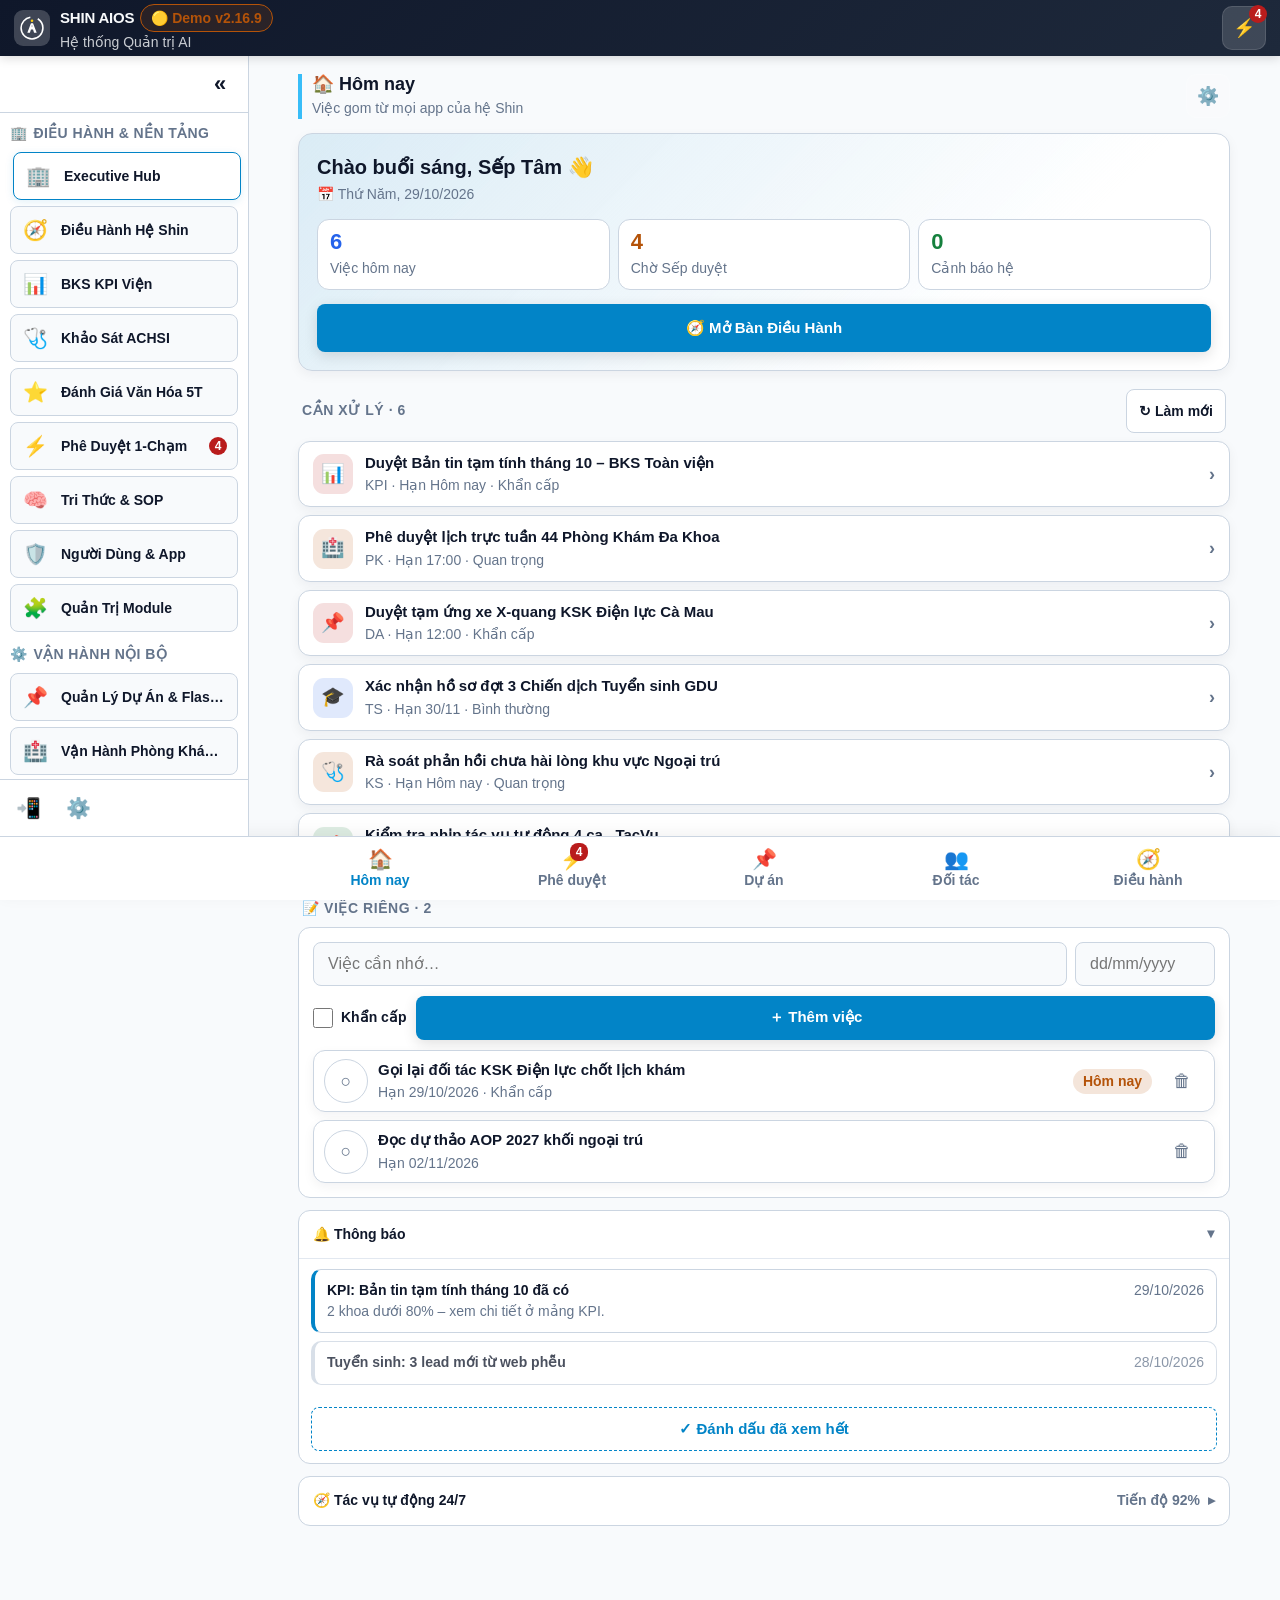
==== index.html @ d3e02a64 "test(v2.16.9): máy chủ giả phần 3 + kịch bản 7 luồng ghi – 214/214, sửa 4 lỗi mã thật - may_chu_gia:" ====
<!DOCTYPE html>
<html lang="vi" data-theme="light" data-palette="executive" data-cochu="vua">
<head>
  <meta charset="utf-8">
  <meta name="viewport" content="width=device-width, initial-scale=1, viewport-fit=cover">
  <meta name="description" content="SHIN AIOS v2 – Hệ thống điều hành hợp nhất đa module dành cho Doanh nghiệp & Y tế">
  <!-- Bảo mật (v2.5.5): chỉ được gọi mạng tới máy chủ v1 (Apps Script) – chặn đường gửi token ra nơi khác nếu có mã lạ chèn vào trang -->
  <meta http-equiv="Content-Security-Policy" content="default-src 'self'; script-src 'self' 'unsafe-inline'; style-src 'self' 'unsafe-inline'; img-src 'self' data: https://drive.google.com https://*.googleusercontent.com; font-src 'self' data:; connect-src 'self' https://script.google.com https://script.googleusercontent.com; manifest-src 'self'; worker-src 'self'; object-src 'none'; base-uri 'self'; form-action 'none'">
  <meta name="referrer" content="no-referrer">
  <meta name="theme-color" content="#0f172a">
  <!-- PWA: cài như ứng dụng trên Android, iPhone/iPad, Windows, macOS, Linux, ChromeOS -->
  <link rel="manifest" href="manifest.webmanifest">
  <meta name="mobile-web-app-capable" content="yes">
  <meta name="apple-mobile-web-app-capable" content="yes">
  <meta name="apple-mobile-web-app-title" content="SHIN">
  <meta name="apple-mobile-web-app-status-bar-style" content="black-translucent">
  <meta name="application-name" content="SHIN">
  <meta name="msapplication-TileColor" content="#0f172a">
  <meta name="msapplication-TileImage" content="assets/icon-192.png">
  <link rel="apple-touch-icon" href="assets/apple-touch-icon.png">
  <link rel="icon" type="image/png" sizes="32x32" href="assets/favicon-32.png">
  <title>SHIN AIOS v2 – Hệ Thống Hợp Nhất Đa Module</title>
  <link rel="icon" type="image/svg+xml" href="assets/icon.svg">
  <link rel="stylesheet" href="css/styles.css">
  <script>
    // Chống nhúng trang vào khung của web khác (clickjacking) – GitHub Pages không cho đặt header X-Frame-Options
    // v2.7.1: cho phép đúng Telegram Web (web.telegram.org) nhúng Mini App
    var nhungTG = false; try { var ao = location.ancestorOrigins; nhungTG = !!(ao && ao.length && Array.prototype.every.call(ao, function (o) { return /^https:\/\/web\.telegram\.org$/.test(o); })); } catch (e) {}
    if (window.top !== window.self && !nhungTG) { try { window.top.location = window.self.location.href; } catch (e) { document.documentElement.style.display = 'none'; } }
    // Chống chớp giao diện (Anti-Flicker Script)
    (function() {
      try {
        var t = localStorage.getItem('shin_theme');
        var p = localStorage.getItem('shin_palette');
        var c = localStorage.getItem('shin_cochu');
        var nb = localStorage.getItem('shin_navbar');
        if (t) document.documentElement.setAttribute('data-theme', t);
        if (p) document.documentElement.setAttribute('data-palette', p);
        if (c) document.documentElement.setAttribute('data-cochu', c);
        if (nb === '0') document.documentElement.classList.add('an-navbar');
      } catch (e) {}
    })();
  </script>
</head>
<body>
  <div id="thanhCho" aria-hidden="true"></div>

  <!-- Thanh Header Đỉnh Ghim (Sticky Topbar) -->
  <header class="topbar">
    <div style="display:flex; align-items:center; gap:8px; min-width:0;">
      <a href="#" class="topbar-brand" onclick="ShinApp.chuyenModule('hub'); return false;">
        <div class="topbar-logo">
          <svg viewBox="0 0 100 100" width="24" height="24">
            <circle cx="50" cy="50" r="42" fill="none" stroke="#fff" stroke-width="6" stroke-dasharray="190 30" />
            <path d="M 32 68 L 46 32 L 54 32 L 68 68 L 58 68 L 54 56 L 46 56 L 42 68 Z M 48 44 L 52 44 L 50 38 Z" fill="#fff" />
            <circle cx="50" cy="22" r="5" fill="#facc15" />
          </svg>
        </div>
        <div class="topbar-titles">
          <div style="display:flex; align-items:center; gap:6px;">
            <span class="topbar-title">SHIN AIOS</span>
            <!-- Thẻ trạng thái nhỏ gọn nằm ngay kế bên chữ SHIN AIOS -->
            <button class="header-status-pill demo" id="headerStatusPill" onclick="ShinApp.moCaiDat(); event.stopPropagation();" title="Bấm để quản lý kết nối Token">
              🟡 Demo <span class="pill-ban">v2.16.9</span>
            </button>
          </div>
          <div class="topbar-sub">Hệ thống Quản trị AI</div>
        </div>
      </a>
    </div>

    <!-- Phía bên phải gom lại chỉ còn DUY NHẤT 1 nút nhấn tia sét ⚡ -->
    <div class="topbar-actions">
      <button class="btn-icon" onclick="ShinApp.chuyenModule('pheduyet')" title="Hộp thư Phê duyệt 1-chạm" style="position:relative;">
        ⚡
        <span class="badge-count" id="countPendingApproval" style="position:absolute; top:-2px; right:-2px;">4</span>
      </button>
    </div>
  </header>

  <!-- Vùng Nội Dung Chính (Main Content Container) -->
  <main class="main-container" id="appContent" role="main">
    <!-- Được render linh hoạt theo Module đã chọn -->
  </main>

  <!-- Thanh Điều Hướng Đáy Ghim (Fixed Bottom Navigation) -->
  <nav class="bottom-nav" id="bottomNav" aria-label="Thanh điều hướng chính">
    <!-- Sinh động qua js/app.js -->
  </nav>

  <!-- Khung Chứa Toast Thông Báo Có Hoàn Tác 6s -->
  <div class="toast-container" id="toastContainer" aria-live="polite"></div>

  <!-- DECAGON DRAWER: THẬP DIỆN KIẾN TRÚC (10 MẢNG NGHIỆP VỤ) -->
  <!-- Tay nắm thanh trái cho máy màn nhỏ (≤ 360px): dải màu mép trái + mấu » -->
  <button class="rail-tay" id="railTay" aria-label="Mở danh mục nghiệp vụ (giữ và kéo để đổi chỗ)" aria-controls="decagonDrawer">
    <span class="rail-tay-mau" aria-hidden="true">»</span><span class="rail-tay-cham" id="railTayCham" hidden></span>
  </button>
  <div class="decagon-overlay" id="decagonOverlay" onclick="ShinApp.dongDecagonDrawer()"></div>
  <nav class="decagon-drawer" id="decagonDrawer" aria-label="Danh mục nghiệp vụ">
    <!-- Nút thu gọn / mở rộng (chỉ icon) -->
    <div class="rail-dau">
      <button class="rail-nut" id="nutRail" onclick="ShinApp.moDecagonDrawer()" title="Mở rộng danh mục" aria-label="Mở rộng danh mục" aria-controls="decagonDrawer" aria-expanded="false">
        <span class="rail-mui" aria-hidden="true">»</span>
      </button>
    </div>

    <div class="decagon-body" id="decagonBody">
      <!-- Sinh động qua js/app.js theo 3 cụm chuẩn Sếp duyệt -->
    </div>

    <!-- Cài đặt giao diện & token (chỉ icon) -->
    <div class="rail-chan">
      <button class="rail-nut" id="nutCaiApp" hidden onclick="ShinApp.caiUngDung()" title="Cài SHIN như ứng dụng" aria-label="Cài ứng dụng">📲</button>
      <button class="rail-nut" onclick="ShinApp.moCaiDat()" title="Cài đặt giao diện & kết nối" aria-label="Cài đặt">⚙️</button>
    </div>
  </nav>

  <!-- Modal Cài Đặt Giao Diện & Kết Nối Token -->
  <div class="modal-overlay" id="settingsModal" onclick="if (event.target === this) ShinApp.dongModal();">
    <div class="modal-sheet">
      <div class="modal-head">
        <div class="modal-title">⚙️ Cài Đặt & Giao Diện</div>
        <button class="btn-icon" style="background:transparent; border:none; color:var(--text);" onclick="ShinApp.dongModal()">✕</button>
      </div>

      <!-- Chế độ Hiển Thị (Sáng / Tối / Theo máy / Theo giờ) theo chỉ đạo của Sếp -->
      <div class="form-group" style="margin-bottom:18px;">
        <label class="form-label">CHẾ ĐỘ HIỂN THỊ (THEME MODE)</label>
        <div class="theme-mode-grid" id="themeModeGrid">
          <button class="theme-mode-btn" data-mode="light" onclick="ShinApp.chonThemeMode('light')">
            <span class="theme-mode-icon">☀️</span>
            <span class="theme-mode-text">Sáng</span>
          </button>
          <button class="theme-mode-btn" data-mode="dark" onclick="ShinApp.chonThemeMode('dark')">
            <span class="theme-mode-icon">🌙</span>
            <span class="theme-mode-text">Tối</span>
          </button>
          <button class="theme-mode-btn" data-mode="system" onclick="ShinApp.chonThemeMode('system')">
            <span class="theme-mode-icon">💻</span>
            <span class="theme-mode-text">Theo máy</span>
          </button>
          <button class="theme-mode-btn" data-mode="auto" onclick="ShinApp.chonThemeMode('auto')">
            <span class="theme-mode-icon">⏰</span>
            <span class="theme-mode-text">Theo giờ</span>
          </button>
        </div>
      </div>

      <!-- Chọn 8 Phong Cách -->
      <div class="form-group">
        <label class="form-label">8 PHONG CÁCH GIAO DIỆN (MA TRẬN MÀU SẮC)</label>
        <div class="palette-grid" id="paletteGrid">
          <!-- Sinh động qua js/app.js -->
        </div>
      </div>

      <!-- Kiểu thanh trái trên điện thoại (Sếp 30/10) -->
      <div class="form-group" id="khoiKieuRail" style="margin-top:18px;">
        <label class="form-label">THANH DANH MỤC TRÊN ĐIỆN THOẠI</label>
        <div class="kieu-rail-grid">
          <button class="theme-mode-btn" data-kieu="tu_dong" onclick="ShinApp.chonKieuRail('tu_dong')"><span class="theme-mode-icon">✨</span><span class="theme-mode-text">Tự động</span></button>
          <button class="theme-mode-btn" data-kieu="icon" onclick="ShinApp.chonKieuRail('icon')"><span class="theme-mode-icon">▥</span><span class="theme-mode-text">Hàng icon</span></button>
          <button class="theme-mode-btn" data-kieu="mep" onclick="ShinApp.chonKieuRail('mep')"><span class="theme-mode-icon">⟫</span><span class="theme-mode-text">Mép trái</span></button>
        </div>
        <p class="chu-phu" style="margin-top:6px;">Mép trái: rộng nội dung nhất – chạm hoặc vuốt mấu » để mở, giữ và kéo mấu lên / xuống để đặt chỗ vừa ngón cái. Mặc định: Mép trái. Tự động: máy ≤ 360px dùng mép trái, máy lớn hơn dùng hàng icon.</p>
      </div>

      <!-- Bật / Tắt Thanh Điều Hướng Đáy (Nav Bar) theo chỉ đạo của Sếp -->

      <div class="form-group" style="margin-top:18px; border-top:1px dashed var(--border); padding-top:16px;">

        <div style="display:flex; justify-content:space-between; align-items:center;">

          <div>

            <label class="form-label" style="margin-bottom:2px;">THANH ĐIỀU HƯỚNG ĐÁY (NAV BAR)</label>

            <p class="chu-phu" style="margin-top:0;">Bật hoặc tắt thanh 5 nút cố định ở chân màn hình để mở rộng tối đa không gian xem.</p>

          </div>

          <label class="cong-tac" title="Bật / Tắt thanh điều hướng đáy">

            <input type="checkbox" id="chkNavBar" onchange="ShinApp.batTatNavBar(this.checked)" checked>

            <span class="cong-tac-nen"></span>

          </label>

        </div>

      </div>



      <!-- Cài như ứng dụng (PWA) -->
      <div class="form-group" id="khoiCaiApp" style="margin-top:20px; border-top:1px dashed var(--border); padding-top:16px;">
        <label class="form-label">📲 CÀI SHIN NHƯ ỨNG DỤNG</label>
        <p class="chu-phu" id="huongDanCai">Cài lên màn hình chính / thanh tác vụ để mở nhanh như app, toàn màn hình, không thanh địa chỉ.</p>
        <button class="btn-primary" id="nutCaiApp2" style="width:100%;" onclick="ShinApp.caiUngDung()">📲 Cài ứng dụng</button>
      </div>

      <!-- Kết nối dữ liệu thật – token KHÔNG bao giờ hiện lại trên màn (v2.5.5) -->
      <div class="form-group" style="margin-top:20px; border-top:1px dashed var(--border); padding-top:16px;">
        <label class="form-label" for="tokenInput">🔑 KẾT NỐI DỮ LIỆU THẬT</label>
        <div class="tt-token" id="ttToken"></div>
        <input type="password" id="tokenInput" class="form-input" placeholder="Dán token / link đăng nhập Hub…" autocomplete="off" autocapitalize="off" autocorrect="off" spellcheck="false" inputmode="text">
        <p class="chu-phu" style="margin-top:6px;">Token được ẩn ngay khi dán và không hiện lại. Không gửi token / link đăng nhập cho người khác – ai có token là vào được dưới tên anh/chị.</p>
        <div class="hang-nut">
          <button class="btn-primary" onclick="ShinApp.luuCaiDatToken()">Lưu kết nối</button>
          <button class="btn-secondary nut-do" id="nutDangXuat" onclick="ShinApp.dangXuat()">Đăng xuất</button>
        </div>
      </div>
    </div>
  </div>

  <!-- Scripts: Nạp Dữ Liệu Demo, Tầng API và Toàn Bộ 10 Mảng Module -->
  <script src="js/demo_data.js"></script>
  <script src="js/api.js"></script>
  <!-- Các Module Nghiệp Vụ -->
  <script src="js/modules/hub.js"></script>
  <script src="js/modules/dieuhanh.js"></script>
  <script src="js/modules/kpi.js"></script>
  <script src="js/modules/khaosat.js"></script>
  <script src="js/modules/ks_nhapho.js"></script>
  <script src="js/modules/ks_qr.js"></script>
  <script src="js/modules/danhgia5t.js"></script>
  <script src="js/modules/crm.js"></script>
  <script src="js/modules/tuyensinh.js"></script>
  <script src="js/modules/phongkham.js"></script>
  <script src="js/modules/ptkh.js"></script>
  <script src="js/modules/duan.js"></script>
  <script src="js/modules/congviec.js"></script>
  <script src="js/modules/pheduyet.js"></script>
  <script src="js/modules/trithuc.js"></script>
  <script src="js/vietqr.js"></script>
  <script src="js/modules/taichinh.js"></script>
  <script src="js/modules/mau_lms.js"></script>
  <script src="js/modules/mau_marketing.js"></script>
  <script src="js/modules/pheu_lanbien.js"></script>
  <script src="js/modules/marketing.js"></script>
  <script src="js/modules/quantri.js"></script>
  <script src="js/modules/caidat_module.js"></script>
  <!-- Bộ Não Ứng Dụng Trung Tâm -->
  <script src="js/app.js"></script>
</body>
</html>
---- css/styles.css ----
/* ==========================================================================
   SHIN v2 – KIẾN TRÚC GIAO DIỆN HỢP NHẤT TOÀN HỆ (DESIGN SYSTEM 8 STYLES)
   Tuân thủ nghiêm ngặt PHONG_CACH_APP_SHIN.md (Đã duyệt 29/10/2026)
   - Ghim Header đỉnh + Nav đáy bất biến
   - Cấm cuộn ngang tuyệt đối
   - Vùng bấm chuẩn công thái học >= 44px
   - Hero card (<= 3 số + 1 nút chính)
   - Hoàn tác 6s thay cho hộp xác nhận
   ========================================================================== */

:root {
  --font-scale: 1;
  --safe-bottom: env(safe-area-inset-bottom, 0px);
  --header-height: 56px;
  --nav-height: 64px;
}

[data-cochu="lon"] { --font-scale: 1.1; }
[data-cochu="ratlon"] { --font-scale: 1.2; }

* {
  box-sizing: border-box;
  -webkit-tap-highlight-color: transparent;
  margin: 0;
  padding: 0;
}

body {
  font-family: -apple-system, BlinkMacSystemFont, 'Segoe UI', Roboto, Helvetica, Arial, sans-serif;
  font-size: calc(15px * var(--font-scale));
  line-height: 1.5;
  background-color: var(--bg);
  color: var(--text);
  overflow-x: hidden;
  min-height: 100vh;
  padding-bottom: calc(var(--nav-height) + var(--safe-bottom) + 24px);
  transition: background-color 0.2s ease, color 0.2s ease;
}

/* ==========================================================================
   1. MA TRẬN 8 PHONG CÁCH GIAO DIỆN (PALETTES)
   ========================================================================== */

/* 1. Hoàng Kim & Hổ Phách (PTKH & Hành chính) */
:root, [data-palette="gold"] {
  --primary: #dc2626;
  --primary-hover: #b91c1c;
  --primary-soft: rgba(212, 160, 23, 0.15);
  --accent: #d4a017;
  --accent-soft: rgba(212, 160, 23, 0.15);
  --on-primary: #ffffff;
  --bg: #f4f5f7;
  --card: #ffffff;
  --border: #e5e7eb;
  --border-soft: #f1f2f4;
  --text: #1f2937;
  --text-muted: #4b5563; /* gold sáng: 4.32 ➜ ≥ 7:1 (agy 15/11) */
  --sidebar-bg: linear-gradient(165deg, #f0cf5e 0%, #d4a017 55%, #a97e10 100%);
  --sidebar-text: #3a2a06;
  --sidebar-text-muted: rgba(58, 42, 6, 0.7);
  --sidebar-border: rgba(0, 0, 0, 0.1);
  --card-radius: 14px;
  --hero-radius: 18px;
  --btn-radius: 10px;
  --shadow: 0 2px 10px rgba(0, 0, 0, 0.04);
}
[data-theme="dark"], [data-theme="dark"][data-palette="gold"] {
  --primary: #ef4444;
  --primary-hover: #dc2626;
  --primary-soft: rgba(245, 158, 11, 0.18);
  --accent: #f59e0b;
  --accent-soft: rgba(245, 158, 11, 0.18);
  --on-primary: #161822;
  --bg: #0c0d12;
  --card: #161822;
  --border: #25293a;
  --border-soft: #1d212f;
  --text: #f8fafc;
  --text-muted: #94a3b8;
  --sidebar-bg: linear-gradient(180deg, #181b27 0%, #0d0f17 100%);
  --sidebar-text: #f8fafc;
  --sidebar-text-muted: #94a3b8;
  --sidebar-border: rgba(245, 158, 11, 0.25);
  --shadow: none;
}

/* 2. Executive Hub (Hub & Bàn làm việc Sếp) */
[data-palette="executive"] {
  --primary: #0284c7;
  --primary-hover: #0369a1;
  --primary-soft: rgba(2, 132, 199, 0.12);
  --accent: #38bdf8;
  --accent-soft: rgba(56, 189, 248, 0.12);
  --on-primary: #ffffff;
  --bg: #f8fafc;
  --card: #ffffff;
  --border: #cbd5e1;
  --border-soft: #e2e8f0;
  --text: #0f172a;
  --text-muted: #64748b;
  --sidebar-bg: linear-gradient(135deg, #0f172a 0%, #1e293b 100%);
  --sidebar-text: #f8fafc;
  --sidebar-text-muted: #94a3b8;
  --sidebar-border: rgba(255, 255, 255, 0.12);
  --card-radius: 12px;
  --hero-radius: 14px;
  --btn-radius: 8px;
  --shadow: 0 4px 12px rgba(15, 23, 42, 0.05);
}
[data-theme="dark"][data-palette="executive"] {
  --primary: #38bdf8;
  --primary-hover: #0284c7;
  --primary-soft: rgba(56, 189, 248, 0.16);
  --accent: #7dd3fc;
  --accent-soft: rgba(125, 211, 252, 0.16);
  --on-primary: #0f172a;
  --bg: #050811;
  --card: #0e1526;
  --border: #1e293b;
  --border-soft: #162033;
  --text: #f8fafc;
  --text-muted: #94a3b8;
  --sidebar-bg: #080d1a;
  --sidebar-text: #f8fafc;
  --sidebar-text-muted: #64748b;
  --sidebar-border: rgba(56, 189, 248, 0.2);
  --shadow: none;
}

/* 3. Clinical Precision (Y tế, Khảo sát - WCAG AAA Teal 700) */
[data-palette="clinical"] {
  --primary: #0f766e;
  --primary-hover: #115e59;
  --primary-soft: rgba(15, 118, 110, 0.12);
  --accent: #0d9488;
  --accent-soft: rgba(13, 148, 136, 0.15);
  --on-primary: #ffffff;
  --bg: #f8fafc;
  --card: #ffffff;
  --border: #b2eae2;
  --border-soft: #e6f7f4;
  --text: #042f2e;
  --text-muted: #335c57; /* 6.8:1 WCAG AAA */
  --sidebar-bg: linear-gradient(135deg, #115e59 0%, #042f2e 100%);
  --sidebar-text: #f0fdfa;
  --sidebar-text-muted: #ccfbf1;
  --sidebar-border: rgba(204, 251, 241, 0.25);
  --card-radius: 16px;
  --hero-radius: 20px;
  --btn-radius: 12px;
  --shadow: 0 4px 14px rgba(15, 118, 110, 0.08);
}
[data-theme="dark"][data-palette="clinical"] {
  --primary: #2dd4bf;
  --primary-hover: #14b8a6;
  --primary-soft: rgba(45, 212, 191, 0.18);
  --accent: #5eead4;
  --accent-soft: rgba(94, 234, 212, 0.18);
  --on-primary: #042f2e;
  --bg: #031313;
  --card: #092020;
  --border: #134e4a;
  --border-soft: #0a2d2c;
  --text: #f0fdfa;
  --text-muted: #99f6e4;
  --sidebar-bg: #031414;
  --sidebar-text: #f0fdfa;
  --sidebar-text-muted: #5eead4;
  --sidebar-border: rgba(45, 212, 191, 0.25);
  --shadow: none;
}

/* 4. Fintech Growth (Tuyển sinh & Bán hàng) */
[data-palette="growth"] {
  --primary: #7c3aed;
  --primary-hover: #6d28d9;
  --primary-soft: rgba(124, 58, 237, 0.12);
  --accent: #f97316;
  --accent-soft: rgba(249, 115, 22, 0.12);
  --on-primary: #ffffff;
  --bg: #faf5ff;
  --card: #ffffff;
  --border: #f3e8ff;
  --border-soft: #faf5ff;
  --text: #3b0764;
  --text-muted: #7e22ce;
  --sidebar-bg: linear-gradient(135deg, #6b21a8 0%, #3b0764 100%);
  --sidebar-text: #ffffff;
  --sidebar-text-muted: #e9d5ff;
  --sidebar-border: rgba(255, 255, 255, 0.15);
  --card-radius: 18px;
  --hero-radius: 22px;
  --btn-radius: 12px;
  --shadow: 0 6px 18px rgba(124, 58, 237, 0.08);
}
[data-theme="dark"][data-palette="growth"] {
  --primary: #a855f7;
  --primary-hover: #9333ea;
  --primary-soft: rgba(168, 85, 247, 0.2);
  --accent: #fb923c;
  --accent-soft: rgba(251, 146, 60, 0.2);
  --on-primary: #2e1065;
  --bg: #0e0517;
  --card: #1c0d2e;
  --border: #3b1763;
  --border-soft: #240b3f;
  --text: #faf5ff;
  --text-muted: #d8b4fe;
  --sidebar-bg: #120422;
  --sidebar-text: #faf5ff;
  --sidebar-text-muted: #c084fc;
  --sidebar-border: rgba(168, 85, 247, 0.25);
  --shadow: none;
}

/* 5. Nordic Minimalist (Kho tri thức & SOP) */
[data-palette="nordic"] {
  --primary: #475569;
  --primary-hover: #334155;
  --primary-soft: rgba(71, 85, 105, 0.12);
  --accent: #0ea5e9;
  --accent-soft: rgba(14, 165, 233, 0.12);
  --on-primary: #ffffff;
  --bg: #f8fafc;
  --card: #ffffff;
  --border: #e2e8f0;
  --border-soft: #f1f5f9;
  --text: #0f172a;
  --text-muted: #64748b;
  --sidebar-bg: linear-gradient(135deg, #334155 0%, #1e293b 100%);
  --sidebar-text: #f8fafc;
  --sidebar-text-muted: #cbd5e1;
  --sidebar-border: rgba(255, 255, 255, 0.1);
  --card-radius: 10px;
  --hero-radius: 14px;
  --btn-radius: 8px;
  --shadow: 0 2px 8px rgba(0, 0, 0, 0.04);
}
[data-theme="dark"][data-palette="nordic"] {
  --primary: #94a3b8;
  --primary-hover: #cbd5e1;
  --primary-soft: rgba(148, 163, 184, 0.15);
  --accent: #38bdf8;
  --accent-soft: rgba(56, 189, 248, 0.15);
  --on-primary: #0f172a;
  --bg: #090d16;
  --card: #111827;
  --border: #1e293b;
  --border-soft: #162032;
  --text: #f1f5f9;
  --text-muted: #94a3b8;
  --sidebar-bg: #0a0e17;
  --sidebar-text: #f1f5f9;
  --sidebar-text-muted: #94a3b8;
  --sidebar-border: rgba(148, 163, 184, 0.2);
  --shadow: none;
}

/* 6. Cyber Terminal (Giám sát Logs tác vụ) */
[data-palette="cyber"] {
  --primary: #10b981;
  --primary-hover: #059669;
  --primary-soft: rgba(16, 185, 129, 0.14);
  --accent: #06b6d4;
  --accent-soft: rgba(6, 182, 212, 0.14);
  --on-primary: #022c22;
  --bg: #04090b;
  --card: #081418;
  --border: #10383b;
  --border-soft: #0c2528;
  --text: #ecfdf5;
  --text-muted: #6ee7b7;
  --sidebar-bg: #020608;
  --sidebar-text: #10b981;
  --sidebar-text-muted: #059669;
  --sidebar-border: rgba(16, 185, 129, 0.3);
  --card-radius: 8px;
  --hero-radius: 10px;
  --btn-radius: 6px;
  --shadow: 0 0 15px rgba(16, 185, 129, 0.1);
}

/* 7. Crimson Authority (Ban Kiểm Soát & Kỷ luật) */
[data-palette="crimson"] {
  --primary: #991b1b;
  --primary-hover: #7f1d1d;
  --primary-soft: rgba(153, 27, 27, 0.14);
  --accent: #ea580c;
  --accent-soft: rgba(234, 88, 12, 0.14);
  --on-primary: #ffffff;
  --bg: #fff1f2;
  --card: #ffffff;
  --border: #fecdd3;
  --border-soft: #ffe4e6;
  --text: #4c0519;
  --text-muted: #9f1239;
  --sidebar-bg: linear-gradient(135deg, #881337 0%, #4c0519 100%);
  --sidebar-text: #ffffff;
  --sidebar-text-muted: #fecdd3;
  --sidebar-border: rgba(255, 255, 255, 0.15);
  --card-radius: 12px;
  --hero-radius: 16px;
  --btn-radius: 8px;
  --shadow: 0 4px 12px rgba(153, 27, 27, 0.08);
}
[data-theme="dark"][data-palette="crimson"] {
  --primary: #f87171;
  --primary-hover: #ef4444;
  --primary-soft: rgba(248, 113, 113, 0.2);
  --accent: #fb923c;
  --accent-soft: rgba(251, 146, 60, 0.2);
  --on-primary: #450a0a;
  --bg: #110507;
  --card: #1f0a0e;
  --border: #4c0d18;
  --border-soft: #2e0910;
  --text: #ffe4e6;
  --text-muted: #fda4af;
  --sidebar-bg: #140407;
  --sidebar-text: #ffe4e6;
  --sidebar-text-muted: #fb7185;
  --sidebar-border: rgba(248, 113, 113, 0.25);
  --shadow: none;
}

/* 8. Mocha Warmth (Nhân sự & Lịch trực) */
[data-palette="mocha"] {
  --primary: #854d0e;
  --primary-hover: #713f12;
  --primary-soft: rgba(133, 77, 14, 0.14);
  --accent: #ca8a04;
  --accent-soft: rgba(202, 138, 4, 0.14);
  --on-primary: #ffffff;
  --bg: #fefce8;
  --card: #ffffff;
  --border: #fef08a;
  --border-soft: #fef9c3;
  --text: #422006;
  --text-muted: #854d0e;
  --sidebar-bg: linear-gradient(135deg, #713f12 0%, #422006 100%);
  --sidebar-text: #ffffff;
  --sidebar-text-muted: #fef08a;
  --sidebar-border: rgba(255, 255, 255, 0.15);
  --card-radius: 14px;
  --hero-radius: 18px;
  --btn-radius: 10px;
  --shadow: 0 4px 12px rgba(113, 63, 18, 0.08);
}
[data-theme="dark"][data-palette="mocha"] {
  --primary: #facc15;
  --primary-hover: #eab308;
  --primary-soft: rgba(250, 204, 21, 0.2);
  --accent: #fde047;
  --accent-soft: rgba(253, 224, 71, 0.2);
  --on-primary: #422006;
  --bg: #120e03;
  --card: #211907;
  --border: #3d300b;
  --border-soft: #291f06;
  --text: #fefce8;
  --text-muted: #fef08a;
  --sidebar-bg: #140f03;
  --sidebar-text: #fefce8;
  --sidebar-text-muted: #facc15;
  --sidebar-border: rgba(250, 204, 21, 0.25);
  --shadow: none;
}

/* Biến màu ngữ nghĩa chuẩn hóa */
:root {
  --c-gray: #6b7280; --c-gray-soft: rgba(107, 114, 128, 0.14);
  --c-blue: #2563eb; --c-blue-soft: rgba(37, 99, 235, 0.14);
  --c-yellow: #b45309; --c-yellow-soft: rgba(180, 83, 9, 0.15);
  --c-green: #15803d; --c-green-soft: rgba(21, 128, 61, 0.15);
  --c-red: #b91c1c; --c-red-soft: rgba(185, 28, 28, 0.14);
  --c-sky: #0369a1; --c-sky-soft: rgba(3, 105, 161, 0.18);
  --c-teal: #115e59; --c-teal-soft: rgba(15, 118, 110, 0.15);
  --c-amber: #92400e; --c-amber-soft: rgba(180, 83, 9, 0.15);
  --c-purple: #7c3aed; --c-purple-soft: rgba(124, 58, 237, 0.15);
}
[data-theme="dark"], [data-palette="cyber"] {
  --c-gray: #9ca3af; --c-gray-soft: rgba(156, 163, 175, 0.18);
  --c-blue: #60a5fa; --c-blue-soft: rgba(96, 165, 250, 0.2);
  --c-yellow: #f59e0b; --c-yellow-soft: rgba(245, 158, 11, 0.2);
  --c-green: #4ade80; --c-green-soft: rgba(74, 222, 128, 0.2);
  --c-red: #f87171; --c-red-soft: rgba(248, 113, 113, 0.2);
  --c-sky: #38bdf8; --c-sky-soft: rgba(56, 189, 248, 0.25);
  --c-teal: #2dd4bf; --c-teal-soft: rgba(45, 212, 191, 0.2);
  --c-amber: #fbbf24; --c-amber-soft: rgba(251, 191, 36, 0.2);
  --c-purple: #a78bfa; --c-purple-soft: rgba(167, 139, 250, 0.2);
}

/* ==========================================================================
   2. THANH HEADER ĐỈNH GHIM (STICKY TOPBAR)
   ========================================================================== */
.topbar {
  position: sticky;
  top: 0;
  left: 0;
  right: 0;
  height: var(--header-height);
  background: var(--sidebar-bg);
  color: var(--sidebar-text);
  z-index: 100;
  display: flex;
  align-items: center;
  justify-content: space-between;
  padding: 0 14px;
  box-shadow: 0 2px 10px rgba(0, 0, 0, 0.15);
}

.topbar-brand {
  display: flex;
  align-items: center;
  gap: 10px;
  cursor: pointer;
  text-decoration: none;
  color: inherit;
}

.topbar-logo {
  width: 36px;
  height: 36px;
  border-radius: 9px;
  display: flex;
  align-items: center;
  justify-content: center;
  background: rgba(255, 255, 255, 0.2);
  backdrop-filter: blur(4px);
  overflow: hidden;
}
.topbar-logo svg {
  width: 26px;
  height: 26px;
}

.topbar-titles {
  display: flex;
  flex-direction: column;
}

.topbar-title {
  font-size: calc(15px * var(--font-scale));
  font-weight: 800;
  letter-spacing: -0.2px;
  line-height: 1.2;
}

.topbar-sub {
  font-size: calc(14px * var(--font-scale));
  opacity: 0.8;
  white-space: nowrap;
}

.topbar-actions {
  display: flex;
  align-items: center;
  gap: 6px;
}

.btn-icon {
  width: 44px;
  min-width: 44px;
  height: 44px;
  flex-shrink: 0;
  border-radius: 10px;
  background: rgba(255, 255, 255, 0.15);
  border: 1px solid var(--sidebar-border);
  color: inherit;
  display: inline-flex;
  align-items: center;
  justify-content: center;
  cursor: pointer;
  font-size: 18px;
  position: relative;
  transition: transform 0.1s, background-color 0.15s;
}
.btn-icon:active {
  transform: scale(0.94);
}
.btn-icon:hover {
  background: rgba(255, 255, 255, 0.25);
}

.badge-dot {
  position: absolute;
  top: 8px;
  right: 8px;
  width: 9px;
  height: 9px;
  background-color: var(--c-red);
  border: 2px solid var(--sidebar-bg);
  border-radius: 50%;
}

/* ==========================================================================
   3. THANH ĐIỀU HƯỚNG ĐÁY GHIM (FIXED BOTTOM NAV)
   ========================================================================== */
.bottom-nav {
  position: fixed;
  bottom: 0;
  left: 0;
  right: 0;
  height: calc(var(--nav-height) + var(--safe-bottom));
  padding-bottom: var(--safe-bottom);
  background: var(--card);
  border-top: 1px solid var(--border);
  display: flex;
  align-items: center;
  justify-content: space-around;
  z-index: 95;
  box-shadow: 0 -4px 16px rgba(0, 0, 0, 0.05);
}

.nav-item {
  flex: 1;
  display: flex;
  flex-direction: column;
  align-items: center;
  justify-content: center;
  gap: 3px;
  height: 100%;
  text-decoration: none;
  color: var(--text-muted);
  cursor: pointer;
  background: transparent;
  border: none;
  font-family: inherit;
  font-size: calc(11px * var(--font-scale));
  font-weight: 600;
  position: relative;
  transition: color 0.15s;
}
.nav-item.active {
  color: var(--primary);
  font-weight: 800;
}
.nav-icon {
  font-size: 20px;
  line-height: 1;
}
.nav-badge {
  position: absolute;
  top: 6px;
  right: calc(50% - 16px);
  min-width: 16px;
  height: 16px;
  padding: 0 4px;
  background: var(--c-red);
  color: #fff;
  border-radius: 8px;
  font-size: 10px;
  font-weight: 700;
  display: flex;
  align-items: center;
  justify-content: center;
}

/* ==========================================================================
   4. BỘ CHỌN MODULE CHÍNH (APP SELECTOR PILL)
   ========================================================================== */
.module-bar {
  background: var(--card);
  border-bottom: 1px solid var(--border);
  padding: 8px 14px;
  display: flex;
  align-items: center;
  gap: 8px;
  overflow-x: auto;
  scrollbar-width: none;
}
.module-bar::-webkit-scrollbar { display: none; }

.module-chip {
  display: inline-flex;
  align-items: center;
  gap: 6px;
  padding: 8px 14px;
  min-height: 44px;
  border-radius: 999px;
  background: var(--bg);
  border: 1px solid var(--border);
  color: var(--text);
  font-size: calc(13px * var(--font-scale));
  font-weight: 700;
  cursor: pointer;
  white-space: nowrap;
  transition: all 0.15s;
}
.module-chip:hover {
  border-color: var(--primary);
}
.module-chip.active {
  background: var(--primary);
  color: var(--on-primary);
  border-color: var(--primary);
  box-shadow: 0 2px 8px rgba(0, 0, 0, 0.15);
}

/* Dải trạng thái kết nối */
.status-banner {
  padding: 6px 14px;
  font-size: calc(12px * var(--font-scale));
  font-weight: 600;
  display: flex;
  align-items: center;
  justify-content: space-between;
  gap: 8px;
  background: var(--border-soft);
  color: var(--text-muted);
  border-bottom: 1px solid var(--border);
}
.status-pill {
  display: inline-flex;
  align-items: center;
  gap: 6px;
  padding: 2px 8px;
  border-radius: 999px;
  font-size: 11px;
  font-weight: 700;
}
.status-pill.live {
  background: var(--c-green-soft);
  color: var(--c-green);
}
.status-pill.demo {
  background: var(--c-yellow-soft);
  color: var(--c-yellow);
}

/* ==========================================================================
   5. BỐ CỤC NỘI DUNG CHÍNH (MAIN WRAPPER)
   ========================================================================== */
.main-container {
  width: 100%;
  max-width: 720px;
  margin: 0 auto;
  padding: 14px 14px 30px;
}
@media (min-width: 1024px) {
  .main-container {
    max-width: 1080px;
  }
}

/* Tab header */
.page-header {
  margin: 4px 0 14px;
  padding-left: 10px;
  border-left: 4px solid var(--accent);
  display: flex;
  align-items: center;
  justify-content: space-between;
}
.page-title {
  font-size: calc(18px * var(--font-scale));
  font-weight: 800;
  color: var(--text);
  line-height: 1.2;
}
.page-sub {
  font-size: calc(14px * var(--font-scale));
  color: var(--text-muted);
  margin-top: 2px;
}

/* ==========================================================================
   6. HERO CARD TIÊU CHUẨN
   ========================================================================== */
.hn-hero {
  background: linear-gradient(135deg, var(--primary-soft) 0%, var(--card) 75%);
  border: 1px solid var(--border);
  border-radius: var(--hero-radius);
  padding: 18px;
  margin-bottom: 16px;
  box-shadow: var(--shadow);
  display: flex;
  flex-direction: column;
  gap: 14px;
}
.hero-head {
  display: flex;
  align-items: flex-start;
  justify-content: space-between;
}
.hero-greet {
  font-size: calc(20px * var(--font-scale));
  font-weight: 800;
  color: var(--text);
  margin-bottom: 2px;
}
.hero-date {
  font-size: calc(14px * var(--font-scale));
  color: var(--text-muted);
}

/* Lưới 3 ô số tiêu chuẩn */
.tq-3so {
  display: grid;
  grid-template-columns: repeat(3, minmax(0, 1fr));
  gap: 8px;
}
.tq-o {
  background: var(--card);
  border: 1px solid var(--border);
  border-radius: var(--card-radius);
  padding: 10px 12px;
  min-height: 64px;
  display: flex;
  flex-direction: column;
  justify-content: center;
  cursor: pointer;
  transition: transform 0.1s, border-color 0.15s;
}
.tq-o:hover {
  border-color: var(--primary);
}
.tq-o:active {
  transform: scale(0.97);
}
.tq-so {
  font-size: calc(22px * var(--font-scale));
  font-weight: 800;
  line-height: 1.1;
}
.tq-nhan {
  font-size: calc(14px * var(--font-scale));
  color: var(--text-muted);
  margin-top: 4px;
  overflow-wrap: anywhere;
  overflow: hidden;
  text-overflow: ellipsis;
}

/* Nút chính trong Hero */
.btn-primary {
  width: 100%;
  min-height: 48px;
  border-radius: var(--btn-radius);
  background: var(--primary);
  color: var(--on-primary);
  border: none;
  font-family: inherit;
  font-size: calc(15px * var(--font-scale));
  font-weight: 800;
  display: inline-flex;
  align-items: center;
  justify-content: center;
  gap: 8px;
  cursor: pointer;
  box-shadow: 0 4px 14px rgba(0, 0, 0, 0.12);
  transition: transform 0.1s, background-color 0.15s;
}
.btn-primary:active {
  transform: scale(0.98);
}
.btn-primary:hover {
  background: var(--primary-hover);
}

.btn-secondary {
  min-height: 44px;
  padding: 0 16px;
  border-radius: var(--btn-radius);
  background: var(--card);
  color: var(--text);
  border: 1px solid var(--border);
  font-family: inherit;
  font-size: calc(14px * var(--font-scale));
  font-weight: 700;
  display: inline-flex;
  align-items: center;
  justify-content: center;
  gap: 6px;
  cursor: pointer;
  transition: all 0.15s;
}
.btn-secondary:hover {
  border-color: var(--primary);
  color: var(--primary);
}

/* ==========================================================================
   7. DANH SÁCH DÒNG hn-dong
   ========================================================================== */
.section-title {
  font-size: calc(13px * var(--font-scale));
  font-weight: 800;
  color: var(--text-muted);
  text-transform: uppercase;
  letter-spacing: 0.5px;
  margin: 20px 4px 10px;
  display: flex;
  align-items: center;
  justify-content: space-between;
}

.hn-list {
  display: flex;
  flex-direction: column;
  gap: 8px;
}

.hn-dong {
  width: 100%;
  min-height: 60px;
  background: var(--card);
  border: 1px solid var(--border);
  border-radius: var(--card-radius);
  padding: 10px 14px;
  display: flex;
  align-items: center;
  gap: 12px;
  cursor: pointer;
  text-decoration: none;
  color: inherit;
  box-shadow: var(--shadow);
  transition: transform 0.1s, border-color 0.15s;
}
.hn-dong:hover {
  border-color: var(--primary);
}
.hn-dong:active {
  transform: scale(0.99);
}

.dong-icon {
  width: 40px;
  height: 40px;
  min-width: 40px;
  border-radius: 11px;
  background: var(--primary-soft);
  color: var(--primary);
  display: flex;
  align-items: center;
  justify-content: center;
  font-size: 19px;
}

.dong-content {
  flex: 1;
  min-width: 0;
  display: flex;
  flex-direction: column;
}
.dong-title {
  font-size: calc(15px * var(--font-scale));
  font-weight: 700;
  color: var(--text);
  white-space: nowrap;
  overflow: hidden;
  text-overflow: ellipsis;
}
.dong-sub {
  font-size: calc(14px * var(--font-scale));
  color: var(--text-muted);
  white-space: nowrap;
  overflow: hidden;
  text-overflow: ellipsis;
  margin-top: 1px;
}

.dong-meta {
  display: flex;
  align-items: center;
  gap: 8px;
  text-align: right;
}
.dong-so {
  font-size: calc(20px * var(--font-scale));
  font-weight: 800;
  line-height: 1;
}
.dong-arrow {
  color: var(--text-muted);
  font-size: 18px;
  font-weight: 700;
}

/* Thẻ tổng quát */
.card {
  background: var(--card);
  border: 1px solid var(--border);
  border-radius: var(--card-radius);
  padding: 16px;
  margin-bottom: 14px;
  box-shadow: var(--shadow);
}
.card-header {
  display: flex;
  align-items: center;
  justify-content: space-between;
  margin-bottom: 12px;
}
.card-title {
  font-size: calc(15px * var(--font-scale));
  font-weight: 800;
  color: var(--text);
}

/* ==========================================================================
   8. BẢNG MODAL CHỌN GIAO DIỆN & CÀI ĐẶT
   ========================================================================== */
.modal-overlay {
  position: fixed;
  inset: 0;
  background: rgba(0, 0, 0, 0.6);
  backdrop-filter: blur(4px);
  z-index: 200;
  display: flex;
  align-items: flex-end;
  justify-content: center;
  opacity: 0;
  pointer-events: none;
  transition: opacity 0.2s ease;
}
.modal-overlay.open {
  opacity: 1;
  pointer-events: auto;
}

.modal-sheet {
  width: 100%;
  max-width: 600px;
  max-height: 85vh;
  background: var(--card);
  border-radius: 20px 20px 0 0;
  padding: 20px;
  overflow-y: auto;
  transform: translateY(100%);
  transition: transform 0.25s cubic-bezier(0.16, 1, 0.3, 1);
}
.modal-overlay.open .modal-sheet {
  transform: translateY(0);
}

.modal-head {
  display: flex;
  align-items: center;
  justify-content: space-between;
  margin-bottom: 16px;
}
.modal-title {
  font-size: calc(18px * var(--font-scale));
  font-weight: 800;
}

/* Lưới chọn 8 phong cách */
.palette-grid {
  display: grid;
  grid-template-columns: repeat(2, 1fr);
  gap: 10px;
  margin-bottom: 16px;
}
.palette-card {
  border: 2px solid var(--border);
  border-radius: 12px;
  padding: 12px;
  cursor: pointer;
  display: flex;
  flex-direction: column;
  gap: 6px;
  transition: border-color 0.15s;
}
.palette-card.active {
  border-color: var(--primary);
  background: var(--primary-soft);
}
.palette-swatches {
  display: flex;
  gap: 4px;
}
.swatch {
  width: 20px;
  height: 20px;
  border-radius: 6px;
}

/* Ô nhập liệu chuẩn */
.form-group {
  margin-bottom: 14px;
}
.form-label {
  display: block;
  font-size: calc(14px * var(--font-scale));
  font-weight: 700;
  color: var(--text-muted);
  margin-bottom: 6px;
}
.form-input {
  width: 100%;
  min-height: 44px;
  padding: 10px 14px;
  border-radius: var(--btn-radius);
  border: 1px solid var(--border);
  background: var(--bg);
  color: var(--text);
  font-family: inherit;
  font-size: max(16px, calc(14px * var(--font-scale))); /* ô nhập ≥ 16px – iPhone không tự phóng to khi gõ (v2.9.6) */
}
.form-input:focus {
  outline: none;
  border-color: var(--accent);
  box-shadow: 0 0 0 3px var(--accent-soft);
}

/* ==========================================================================
   9. TOAST THÔNG BÁO CÓ HOÀN TÁC 6S
   ========================================================================== */
.toast-container {
  position: fixed;
  top: 14px;
  left: 14px;
  right: 14px;
  max-width: 500px;
  margin: 0 auto;
  z-index: 300;
  pointer-events: none;
  display: flex;
  flex-direction: column;
  gap: 8px;
}
.toast {
  pointer-events: auto;
  background: var(--card);
  color: var(--text);
  border: 1px solid var(--border);
  border-left: 5px solid var(--primary);
  border-radius: 10px;
  padding: 12px 16px;
  box-shadow: 0 8px 24px rgba(0, 0, 0, 0.18);
  display: flex;
  align-items: center;
  justify-content: space-between;
  gap: 12px;
  position: relative;
  overflow: hidden;
  animation: slideDown 0.2s ease-out;
}
@keyframes slideDown {
  from { transform: translateY(-20px); opacity: 0; }
  to { transform: translateY(0); opacity: 1; }
}
.toast-bar {
  position: absolute;
  bottom: 0;
  left: 0;
  height: 3px;
  background: var(--primary);
  width: 100%;
  animation: countdown 6s linear forwards;
}
@keyframes countdown {
  from { width: 100%; }
  to { width: 0%; }
}
.toast-btn {
  background: transparent;
  border: none;
  color: var(--primary);
  font-family: inherit;
  font-weight: 800;
  font-size: calc(13px * var(--font-scale));
  cursor: pointer;
  padding: 4px 8px;
}

/* ==========================================================================
   10. DAILY FLASH REPORT 4 KHỐI (DỰ ÁN SẾP CHỈ ĐẠO)
   ========================================================================== */
.flash-card {
  background: var(--card);
  border: 1px solid var(--border);
  border-radius: var(--card-radius);
  padding: 14px 16px;
  margin-bottom: 14px;
  box-shadow: var(--shadow);
  position: relative;
  overflow: hidden;
}
.flash-card.flash-k1 { border-left: 5px solid #0284c7; }
.flash-card.flash-k2 { border-left: 5px solid #dc2626; }
.flash-card.flash-k3 { border-left: 5px solid #16a34a; }
.flash-card.flash-k4 { border-left: 5px solid #d97706; }

.flash-head {
  display: flex;
  align-items: center;
  justify-content: space-between;
  margin-bottom: 10px;
}
.flash-title {
  display: flex;
  align-items: center;
  gap: 8px;
  font-size: calc(13px * var(--font-scale));
  font-weight: 800;
  color: var(--text);
  letter-spacing: 0.3px;
}
.flash-badge {
  display: inline-flex;
  align-items: center;
  justify-content: center;
  width: 20px;
  height: 20px;
  border-radius: 50%;
  color: #fff;
  font-size: 11px;
  font-weight: 900;
}
.flash-list {
  padding-left: 18px;
  display: flex;
  flex-direction: column;
  gap: 6px;
  font-size: calc(13px * var(--font-scale));
  color: var(--text);
  line-height: 1.45;
}

/* ==========================================================================
   11. BẢNG KANBAN VIỆC LIÊN THÔNG (UNIVERSAL TASK BUS)
   ========================================================================== */
.kanban-board {
  display: grid;
  grid-template-columns: 1fr;
  gap: 14px;
  margin-top: 14px;
}
@media (min-width: 768px) {
  .kanban-board {
    grid-template-columns: repeat(3, 1fr);
  }
}
.kanban-col {
  background: var(--bg-sub);
  border: 1px solid var(--border);
  border-radius: var(--card-radius);
  padding: 12px;
}
.kanban-header {
  display: flex;
  align-items: center;
  justify-content: space-between;
  font-weight: 800;
  font-size: calc(12px * var(--font-scale));
  color: var(--text);
  margin-bottom: 10px;
  letter-spacing: 0.5px;
}
.kanban-list {
  display: flex;
  flex-direction: column;
  gap: 8px;
}
.kanban-card {
  background: var(--card);
  border: 1px solid var(--border);
  border-radius: 8px;
  padding: 10px 12px;
  box-shadow: 0 1px 3px rgba(0,0,0,0.04);
  transition: transform 0.15s ease, box-shadow 0.15s ease;
}
.kanban-card:hover {
  transform: translateY(-2px);
  box-shadow: 0 4px 10px rgba(0,0,0,0.08);
}

/* ==========================================================================
   12. DECAGON DRAWER (MENU THẬP DIỆN 10 MẢNG NGHIỆP VỤ) & HEADER STATUS PILL
   ========================================================================== */
.header-status-pill {
  display: inline-flex;
  align-items: center;
  gap: 3px;
  padding: 2px 7px;
  border-radius: 12px;
  font-size: 10px;
  font-weight: 800;
  border: 1px solid var(--border);
  background: var(--bg-sub);
  color: var(--text);
  cursor: pointer;
  white-space: nowrap;
  transition: all 0.2s ease;
  height: 20px;
  line-height: 1;
  text-decoration: none;
}
.header-status-pill:hover {
  border-color: var(--primary);
  background: var(--primary-soft);
  color: var(--primary);
}
.header-status-pill.live {
  border-color: rgba(22, 163, 74, 0.4);
  background: rgba(22, 163, 74, 0.12);
  color: #16a34a;
}
.header-status-pill.demo {
  border-color: rgba(217, 119, 6, 0.4);
  background: rgba(217, 119, 6, 0.12);
  color: #d97706;
}

/* Khối Chọn Chế Độ Hiển Thị (Sáng / Tối / Theo máy / Theo giờ) */
.theme-mode-grid {
  display: grid;
  grid-template-columns: repeat(4, 1fr);
  gap: 6px;
  margin-top: 6px;
}
.theme-mode-btn {
  display: flex;
  flex-direction: column;
  align-items: center;
  justify-content: center;
  padding: 8px 4px;
  background: var(--bg);
  border: 1px solid var(--border);
  border-radius: var(--btn-radius);
  cursor: pointer;
  color: var(--text);
  font-size: 11px;
  font-weight: 700;
  transition: all 0.2s ease;
}
.theme-mode-btn:hover {
  border-color: var(--primary);
}
.theme-mode-btn.active {
  background: var(--primary-soft);
  border-color: var(--primary);
  color: var(--primary);
  box-shadow: 0 0 0 1px var(--primary);
}
.theme-mode-icon {
  font-size: 16px;
  margin-bottom: 2px;
}

.module-bar, .status-banner {
  display: none !important;
}

.decagon-drawer {
  position: fixed;
  top: 0;
  left: 0;
  bottom: 0;
  width: 100%;
  max-width: 340px;
  background: var(--card);
  z-index: 250;
  box-shadow: 4px 0 30px rgba(0,0,0,0.25);
  display: flex;
  flex-direction: column;
  transform: translateX(-100%);
  transition: transform 0.3s cubic-bezier(0.16, 1, 0.3, 1);
  overflow: hidden;
}
.decagon-drawer.open {
  transform: translateX(0);
}
.decagon-overlay {
  position: fixed;
  inset: 0;
  background: rgba(0,0,0,0.5);
  backdrop-filter: blur(3px);
  z-index: 240;
  opacity: 0;
  pointer-events: none;
  transition: opacity 0.3s ease;
}
.decagon-overlay.open {
  opacity: 1;
  pointer-events: auto;
}
.decagon-head {
  padding: 14px 18px;
  display: flex;
  align-items: center;
  justify-content: space-between;
  border-bottom: 1px solid var(--border);
  background: var(--bg);
}
.decagon-body {
  flex: 1;
  overflow-y: auto;
  padding: 14px 16px 30px 16px;
  display: flex;
  flex-direction: column;
  gap: 16px;
}
.decagon-group-title {
  font-size: 11px;
  font-weight: 800;
  letter-spacing: 0.8px;
  color: var(--text-muted);
  text-transform: uppercase;
  margin-bottom: 8px;
  display: flex;
  align-items: center;
  gap: 6px;
}
.decagon-grid {
  display: flex;
  flex-direction: column;
  gap: 6px;
}
.decagon-card {
  background: var(--bg);
  border: 1px solid var(--border);
  border-radius: 8px;
  padding: 10px 14px;
  cursor: pointer;
  display: flex;
  align-items: center;
  gap: 12px;
  transition: all 0.15s ease;
  position: relative;
}
.decagon-card:hover, .decagon-card.active {
  background: var(--card);
  border-color: var(--primary);
  box-shadow: 0 2px 8px var(--primary-soft);
  transform: translateX(3px);
}
.decagon-icon {
  font-size: 20px;
  flex-shrink: 0;
  display: inline-flex;
  align-items: center;
  justify-content: center;
  width: 28px;
}
.decagon-name {
  font-size: calc(14px * var(--font-scale));
  font-weight: 700;
  color: var(--text);
  line-height: 1.3;
  flex: 1;
}
.badge-count {
  display: inline-flex;
  align-items: center;
  justify-content: center;
  min-width: 18px;
  height: 18px;
  padding: 0 5px;
  border-radius: 9px;
  background: var(--c-red);
  color: #fff;
  font-size: 10px;
  font-weight: 800;
  line-height: 1;
}


/* ==========================================================================
   v2.2.0 – THÀNH PHẦN THEO PHONG_CACH_APP_SHIN (mục 4) DÙNG CHO DỮ LIỆU THẬT
   ========================================================================== */
/* Thanh chờ 3px chạy trên cùng khi đang gửi máy chủ */
#thanhCho { position: fixed; top: 0; left: 0; height: 3px; width: 0; background: var(--primary); z-index: 400; transition: width 0.15s; }
#thanhCho.chay { width: 100%; animation: thanhChay 1.2s ease-in-out infinite; }
@keyframes thanhChay { 0% { transform: translateX(-100%); } 100% { transform: translateX(100%); } }

/* Màn tải & màn không vào được */
.man-tai { text-align: center; padding: 50px 20px; color: var(--text-muted); font-size: calc(14px * var(--font-scale)); }
.vong-tai { width: 30px; height: 30px; margin: 0 auto 12px; border-radius: 50%; border: 3px solid var(--border); border-top-color: var(--primary); animation: quayTron 0.8s linear infinite; }
@keyframes quayTron { to { transform: rotate(360deg); } }
.man-khong-vao { padding: 30px 16px; font-size: calc(14px * var(--font-scale)); color: var(--text); }
.man-khong-vao-tieu { font-size: calc(20px * var(--font-scale)); font-weight: 800; color: var(--c-red); margin-bottom: 10px; }
.man-khong-vao p { margin-bottom: 8px; line-height: 1.5; }
.man-khong-vao .nho { color: var(--text-muted); }
.man-khong-vao .btn-primary { margin-top: 12px; }

/* Khung báo nguồn dữ liệu (Live nhưng đang hiện mẫu / lỗi máy chủ) */
.canh-bao-nguon { display: flex; flex-wrap: wrap; align-items: center; justify-content: space-between; gap: 6px 10px; padding: 10px 14px; margin-bottom: 12px; border-radius: 12px; font-size: calc(14px * var(--font-scale)); font-weight: 600; line-height: 1.4; }
.canh-bao-nguon.mau { background: var(--c-yellow-soft); color: var(--c-yellow); }
.canh-bao-nguon.loi { background: var(--c-red-soft); color: var(--c-red); }

/* Nhãn nhóm IN HOA */
.hn-tieu { display: flex; align-items: center; justify-content: space-between; gap: 8px; flex-wrap: wrap; margin: 18px 4px 8px; font-size: calc(14px * var(--font-scale)); font-weight: 700; color: var(--text-muted); text-transform: uppercase; letter-spacing: 0.04em; }
.nut-nho { min-height: 44px; padding: 4px 12px; font-size: calc(14px * var(--font-scale)); text-transform: none; letter-spacing: 0; }

/* Thẻ thường, chữ phụ, trống, hết việc */
.the { background: var(--card); border: 1px solid var(--border); border-radius: 12px; padding: 14px; margin-bottom: 12px; }
.chu-phu { font-size: calc(14px * var(--font-scale)); color: var(--text-muted); line-height: 1.5; }
.trong { text-align: center; color: var(--text-muted); font-size: calc(14px * var(--font-scale)); padding: 24px 8px; }
.hn-xong { text-align: center; background: var(--c-green-soft); border-radius: 16px; padding: 20px 14px; margin-bottom: 12px; }
.hn-xong-icon { font-size: 44px; }
.hn-xong-chu { font-size: calc(18px * var(--font-scale)); font-weight: 700; color: var(--text); }
.hn-xong-phu { font-size: calc(14px * var(--font-scale)); color: var(--text-muted); }

/* Badge theo màu ngữ nghĩa */
.badge { display: inline-flex; align-items: center; padding: 2px 10px; border-radius: 999px; font-size: calc(14px * var(--font-scale)); font-weight: 700; white-space: nowrap; }
.badge.do { background: var(--c-red-soft); color: var(--c-red); }
.badge.vang { background: var(--c-yellow-soft); color: var(--c-yellow); }
.badge.xanh { background: var(--c-green-soft); color: var(--c-green); }
.badge.xam { background: var(--c-gray-soft); color: var(--c-gray); }

/* Khối gập */
details.tq-gon { background: var(--card); border: 1px solid var(--border); border-radius: 12px; margin-bottom: 12px; }
details.tq-gon > summary { min-height: 48px; padding: 8px 14px; display: flex; align-items: center; justify-content: space-between; gap: 8px; cursor: pointer; list-style: none; font-size: calc(14px * var(--font-scale)); font-weight: 700; color: var(--text); }
details.tq-gon > summary::-webkit-details-marker { display: none; }
details.tq-gon > summary::after { content: '▸'; color: var(--text-muted); transition: transform 0.15s; }
details.tq-gon[open] > summary { border-bottom: 1px solid var(--border-soft); }
details.tq-gon[open] > summary::after { transform: rotate(90deg); }
details.tq-gon .tom-tat { margin-left: auto; font-weight: 600; color: var(--text-muted); }
details.tq-gon[open] .tom-tat { display: none; }
details.tq-gon > :not(summary) { margin: 10px 12px 12px; width: auto; max-width: calc(100% - 24px); box-sizing: border-box; }
details.tq-gon ul { padding-left: 18px; font-size: calc(14px * var(--font-scale)); line-height: 1.6; }

/* Hàng số liệu 2 đầu, chi tiết bung dưới dòng */
.hang-tru { display: flex; justify-content: space-between; align-items: center; gap: 10px; padding: 8px 0; border-bottom: 1px solid var(--border-soft); font-size: calc(14px * var(--font-scale)); }
.hang-tru:last-child { border-bottom: none; }
.chi-tiet-dong { background: var(--card); border: 1px dashed var(--border); border-radius: 12px; padding: 10px 14px; margin: -2px 0 8px; font-size: calc(14px * var(--font-scale)); }
.chi-tiet-dong ul { padding-left: 18px; line-height: 1.6; }
.dong-lead { display: flex; justify-content: space-between; align-items: center; gap: 10px; padding: 8px 0; border-bottom: 1px solid var(--border-soft); font-size: calc(15px * var(--font-scale)); }
.dong-lead-phai { display: flex; align-items: center; gap: 6px; }
.nut-goi { display: inline-flex; align-items: center; justify-content: center; width: 44px; height: 44px; border-radius: 50%; border: 1px solid var(--border); text-decoration: none; }

/* Form gọn: ô nhập 16px, hàng nút */
.hang-nhap { display: flex; gap: 8px; flex-wrap: wrap; }
.hang-nhap .form-input { flex: 1 1 180px; font-size: 16px; min-height: 44px; }
.hang-nhap .o-ngay { flex: 0 1 140px; }
.hang-nut { display: flex; align-items: center; justify-content: space-between; gap: 10px; flex-wrap: wrap; margin-top: 10px; }
.hang-nut .btn-primary, .hang-nut .btn-secondary { flex: 1 1 140px; min-height: 44px; }
.chon-khan { display: inline-flex; align-items: center; gap: 8px; min-height: 44px; font-size: calc(14px * var(--font-scale)); font-weight: 600; color: var(--text); }
.chon-khan input { width: 20px; height: 20px; }
.o-tick, .nut-xoa { flex: 0 0 44px; width: 44px; height: 44px; border-radius: 50%; border: 1px solid var(--border); background: var(--card); color: var(--text-muted); font-size: 18px; cursor: pointer; }
.o-tick:hover { border-color: var(--c-green); color: var(--c-green); }
.nut-xoa { border: none; background: transparent; }
.mo-di { opacity: 0.4; transition: opacity 0.15s; }

/* Nút viền đứt & nút chữ */
.nut-rong { width: 100%; min-height: 44px; margin-top: 10px; border: 1px dashed var(--primary); border-radius: 8px; background: transparent; color: var(--primary); font-family: inherit; font-size: calc(15px * var(--font-scale)); font-weight: 700; cursor: pointer; }
.nut-chu { min-height: 44px; padding: 0 4px; border: none; background: transparent; color: var(--primary); font-family: inherit; font-size: calc(14px * var(--font-scale)); font-weight: 700; text-decoration: underline; cursor: pointer; }

/* Thẻ tin thông báo */
.the-tin { min-height: 44px; padding: 10px 12px; border: 1px solid var(--border); border-left: 4px solid var(--primary); border-radius: 10px; font-size: calc(14px * var(--font-scale)); cursor: pointer; }
.the-tin.da-xem { border-left-color: var(--border); opacity: 0.75; }
.the-tin-dau { display: flex; justify-content: space-between; gap: 8px; flex-wrap: wrap; }

/* Công tắc bật/tắt 44px */
.cong-tac { position: relative; flex: 0 0 52px; height: 44px; display: inline-flex; align-items: center; cursor: pointer; }
.cong-tac input { position: absolute; opacity: 0; width: 100%; height: 100%; margin: 0; cursor: pointer; }
.cong-tac-nen { width: 48px; height: 26px; border-radius: 13px; background: var(--border); position: relative; transition: background 0.15s; }
.cong-tac-nen::after { content: ''; position: absolute; top: 3px; left: 3px; width: 20px; height: 20px; border-radius: 50%; background: #fff; transition: left 0.15s; }
.cong-tac input:checked + .cong-tac-nen { background: var(--primary); }
.cong-tac input:checked + .cong-tac-nen::after { left: 25px; }
.cong-tac.khoa { opacity: 0.5; cursor: not-allowed; }

/* Toast theo loại + nút Hoàn tác 44px */
.toast-success { border-left-color: var(--c-green); }
.toast-info { border-left-color: var(--c-blue); }
.toast-warn { border-left-color: var(--c-yellow); }
.toast-error { border-left-color: var(--c-red); }
.toast { font-size: calc(14px * var(--font-scale)); cursor: pointer; }
.toast-btn { min-height: 44px; text-decoration: underline; font-size: calc(14px * var(--font-scale)); }
/* Dòng việc riêng: cho tiêu đề xuống dòng thay vì cắt "…" (có thêm ô tick + nút xóa) */
#hubViecRieng .dong-title, #hubViecRieng .dong-sub { white-space: normal; overflow: visible; text-overflow: clip; }
#hubViecRieng .hn-dong { gap: 10px; padding: 8px 10px; }
details.tq-gon > .nut-rong { width: calc(100% - 24px); max-width: none; }

/* ==========================================================================
   v2.5.0 – THANH MENU TRÁI (RAIL) · Sếp 30/10
   Mọi màn: luôn có hàng icon nhỏ bên trái (chỉ icon, không tên). Bấm ☰ mới bung ra có tên.
   Điện thoại / máy tính bảng: bung ra thì nổi trên nội dung (có lớp mờ), chọn mảng xong tự thu.
   Desktop (≥ 1024px): mặc định bung sẵn, KHÔNG che header, nội dung, thanh đáy – nội dung tự lùi sang phải.
   Nội dung chính và thanh đáy có bề rộng tối đa, căn giữa phần còn lại.
   ========================================================================== */
:root {
  --rail-thu: 56px;
  --rail-mo: 248px;
  --rail-w: var(--rail-thu);
  --noi-max: 760px;
}
@media (min-width: 1024px) {
  :root { --noi-max: 960px; }
  body.rail-mo { --rail-w: var(--rail-mo); }
}

.decagon-drawer {
  top: var(--header-height);
  bottom: calc(var(--nav-height) + var(--safe-bottom));
  width: var(--rail-thu);
  max-width: none;
  transform: none;
  z-index: 97;
  box-shadow: 1px 0 0 var(--border);
  transition: width 0.22s cubic-bezier(0.16, 1, 0.3, 1), box-shadow 0.22s;
}
.decagon-drawer.open { width: var(--rail-mo); transform: none; }
@media (max-width: 1023px) {
  .decagon-drawer.open { box-shadow: 6px 0 30px rgba(0, 0, 0, 0.25); }
}
.decagon-overlay {
  top: var(--header-height);
  bottom: calc(var(--nav-height) + var(--safe-bottom));
  z-index: 96;
}
@media (min-width: 1024px) {
  .decagon-overlay, .decagon-overlay.open { display: none; }
}

/* Thu gọn: chỉ icon */
.decagon-drawer:not(.open) .decagon-head { display: none; }
.decagon-drawer:not(.open) .decagon-body { padding: 8px 6px 16px; gap: 6px; overflow-x: hidden; }
.decagon-drawer:not(.open) .decagon-group-title { font-size: 0; margin: 2px 6px 4px; height: 1px; background: var(--border); }
.decagon-drawer:not(.open) .decagon-group-title span { display: none; }
.decagon-drawer:not(.open) .decagon-grid { gap: 4px; }
.decagon-drawer:not(.open) .decagon-card { justify-content: center; padding: 0; min-height: 44px; border-color: transparent; background: transparent; }
.decagon-drawer:not(.open) .decagon-card:hover, .decagon-drawer:not(.open) .decagon-card.active { transform: none; background: var(--primary-soft); box-shadow: none; }
.decagon-drawer:not(.open) .decagon-name { display: none; }
.decagon-drawer:not(.open) .badge-count { position: absolute; top: 2px; right: 2px; min-width: 16px; height: 16px; font-size: 9px; padding: 0 4px; }
.decagon-drawer .decagon-head { padding: 10px 12px; }
.decagon-drawer.open .decagon-body { padding: 10px 10px 24px; gap: 12px; }
.decagon-drawer.open .decagon-card { padding: 8px 10px; min-height: 44px; }
.decagon-drawer .decagon-name { white-space: nowrap; overflow: hidden; text-overflow: ellipsis; }

/* Nội dung chính lùi theo rail, bề rộng tối đa, căn giữa phần còn lại */
.main-container {
  width: auto;
  max-width: var(--noi-max);
  margin-left: calc(var(--rail-w) + max(0px, (100% - var(--rail-w) - var(--noi-max)) / 2));
  margin-right: auto;
  transition: margin-left 0.22s cubic-bezier(0.16, 1, 0.3, 1);
}
@media (max-width: 1023px) {
  .main-container { padding-left: 10px; padding-right: 10px; }
}
.bottom-nav {
  left: var(--rail-w);
  padding-left: max(0px, calc((100vw - var(--rail-w) - var(--noi-max)) / 2));
  padding-right: max(0px, calc((100vw - var(--rail-w) - var(--noi-max)) / 2));
  transition: left 0.22s cubic-bezier(0.16, 1, 0.3, 1);
}
.toast-container { left: var(--rail-w); }

/* v2.3.0 – thành phần dùng chung: thẻ tab, chip chọn, ô số lọc, thanh tiến độ, form */
.hang-tab { display: flex; gap: 6px; overflow-x: auto; scrollbar-width: none; margin: 10px 0 12px; padding-bottom: 2px; }
.hang-tab::-webkit-scrollbar { display: none; }
@media (max-width: 640px) { .hang-tab { flex-wrap: wrap; overflow-x: visible; } }
.tab-nut { flex: 0 0 auto; min-height: 44px; padding: 0 14px; border-radius: 22px; border: 1px solid var(--border); background: var(--card); color: var(--text); font: inherit; font-size: calc(14px * var(--font-scale)); font-weight: 700; cursor: pointer; }
.tab-nut.dang-chon { background: var(--primary); border-color: var(--primary); color: #fff; }
.tab-khac { font-size: 16px; padding-right: 10px; max-width: 60vw; }
.tab-khac option { color: var(--text); background: var(--card); }
.hang-chip { display: flex; flex-wrap: wrap; gap: 6px; margin: 8px 0; }
.chip-chon { display: inline-flex; align-items: center; justify-content: center; min-height: 44px; padding: 0 14px; border-radius: 22px; border: 1px solid var(--border); background: var(--bg); color: var(--text); font: inherit; font-size: calc(14px * var(--font-scale)); font-weight: 600; cursor: pointer; }
.chip-chon.dang-chon { background: var(--primary-soft); border-color: var(--primary); color: var(--primary); }
.ks-nh-chip { min-width: 44px; }
.luoi-o-so { display: grid; grid-template-columns: repeat(auto-fit, minmax(96px, 1fr)); gap: 6px; margin-bottom: 10px; }
.o-so-loc { display: flex; flex-direction: column; align-items: center; justify-content: center; gap: 2px; min-height: 64px; padding: 6px; border-radius: 10px; border: 1px solid var(--border); background: var(--card); color: var(--text); font: inherit; font-size: calc(12px * var(--font-scale)); text-align: center; }
button.o-so-loc { cursor: pointer; }
.o-so-loc b { font-size: calc(20px * var(--font-scale)); }
.o-so-loc.dang-chon { border-color: var(--primary); background: var(--primary-soft); }
.thanh-tien { height: 6px; border-radius: 3px; background: var(--bg-sub); overflow: hidden; margin: 6px 0; }
.thanh-tien > div { height: 100%; background: var(--primary); }
.chi-tiet-gon summary { cursor: pointer; color: var(--primary); font-size: calc(14px * var(--font-scale)); min-height: 32px; display: flex; align-items: center; }
.form-the { border-color: var(--primary); }
.nhan-o { display: block; margin: 10px 0 4px; font-size: calc(14px * var(--font-scale)); font-weight: 600; color: var(--text); }
.form-the .form-input, .the textarea.form-input, .chi-tiet-dong .form-input, .chi-tiet-dong textarea { width: 100%; box-sizing: border-box; font-size: 16px; }
textarea.form-input { min-height: 64px; resize: vertical; margin-top: 6px; font-family: inherit; }
.hang-bac { display: grid; grid-template-columns: 1fr 1fr 1.4fr 44px; gap: 6px; margin-bottom: 6px; align-items: center; }
.hang-bac .form-input { min-width: 0; }
.nhat-ky { display: flex; flex-direction: column; gap: 6px; margin: 8px 0; font-size: calc(14px * var(--font-scale)); }
.nhat-ky > div { padding: 6px 8px; border-left: 3px solid var(--border); background: var(--bg-sub); border-radius: 4px; overflow-wrap: anywhere; }
.nut-do { color: var(--c-red) !important; border-color: var(--c-red) !important; }
a.btn-secondary, a.btn-primary { display: inline-flex; align-items: center; justify-content: center; text-decoration: none; }
.the b, .the p, .hang-tru span { overflow-wrap: anywhere; }
[id^="tsForm"], #crmForm, .form-the, [id] { scroll-margin-top: calc(var(--header-height) + 10px); }

/* v2.5.0 – Sếp 30/10: nút thu gọn / mở rộng ở đầu thanh trái, ⚙️ Cài đặt ở chân – chỉ icon */
.rail-dau, .rail-chan { flex: 0 0 auto; display: flex; padding: 6px; }
.rail-dau { border-bottom: 1px solid var(--border); justify-content: flex-end; }
.rail-chan { border-top: 1px solid var(--border); justify-content: flex-start; }
.decagon-drawer:not(.open) .rail-dau, .decagon-drawer:not(.open) .rail-chan { justify-content: center; }
.rail-nut { width: 44px; height: 44px; border-radius: 10px; border: none; background: transparent; color: var(--text); font-size: 20px; line-height: 1; cursor: pointer; display: inline-flex; align-items: center; justify-content: center; }
.rail-nut:hover, .rail-nut:focus-visible { background: var(--primary-soft); color: var(--primary); }
.rail-mui { font-size: 22px; font-weight: 700; }

/* v2.5.1 – PWA: tai thỏ / thanh trạng thái iPhone khi chạy dạng app (status bar black-translucent) */
:root { --safe-top: env(safe-area-inset-top, 0px); }
.topbar { height: calc(var(--header-height) + var(--safe-top)); padding-top: var(--safe-top); }
.decagon-drawer, .decagon-overlay { top: calc(var(--header-height) + var(--safe-top)); }
.decagon-drawer:not(.open) .rail-chan { flex-direction: column; align-items: center; gap: 4px; }
.decagon-drawer.open .rail-chan { gap: 6px; }
[hidden] { display: none !important; }

/* ==========================================================================
   v2.5.2 – MÁY MÀN NHỎ (Sếp 30/10)
   ========================================================================== */
.rail-tay { display: none; }

/* 361–399px: hàng icon gọn 48px */
@media (min-width: 361px) and (max-width: 399px) {
  :root { --rail-thu: 48px; }
  .decagon-drawer:not(.open) .decagon-icon { font-size: 18px; }
  .decagon-drawer:not(.open) .rail-nut { width: 40px; }
}

/* Kiểu MÉP TRÁI (body.kieu-mep – JS bật khi: điện thoại < 768px và Sếp chọn "Mép trái", hoặc chọn "Tự động" mà màn ≤ 360px):
   dải màu 4px mép trái + mấu » kéo lên / xuống được (vị trí nhớ trên máy, mặc định 1/3 dưới – vừa ngón cái trái) */
body.kieu-mep { --rail-thu: 4px; --rail-w: 4px; }
body.kieu-mep .decagon-drawer:not(.open) { background: var(--primary); box-shadow: none; }
body.kieu-mep .decagon-drawer:not(.open) > * { visibility: hidden; }
body.kieu-mep .rail-tay {
  display: flex; align-items: center; position: fixed; left: 0;
  top: var(--tay-top, 66%); transform: translateY(-50%);
  width: 44px; height: 52px; padding: 0; border: none; background: transparent; z-index: 98; cursor: grab;
  touch-action: none; -webkit-user-select: none; user-select: none;
}
body.kieu-mep .rail-tay.dang-keo { cursor: grabbing; }
body.kieu-mep .rail-tay.dang-keo .rail-tay-mau { transform: scale(1.12); box-shadow: 3px 3px 14px rgba(0, 0, 0, 0.3); }
.rail-tay-mau {
  width: 24px; height: 44px; border-radius: 0 22px 22px 0; background: var(--primary); color: #fff;
  display: inline-flex; align-items: center; justify-content: center; font-size: 15px; font-weight: 800;
  box-shadow: 2px 2px 8px rgba(0, 0, 0, 0.2); transition: transform 0.12s;
}
.rail-tay-cham { position: absolute; left: 17px; top: 2px; width: 10px; height: 10px; border-radius: 50%; background: var(--c-red); border: 2px solid var(--card); }
body.rail-mo .rail-tay { display: none !important; }
.rail-tay.nhay .rail-tay-mau { animation: tayNhay 0.65s ease-in-out 0s 4 alternate; }
body.kieu-mep .main-container { padding-left: 12px; padding-right: 10px; }
@media (max-width: 360px) {
  .tq-3so { gap: 6px; }
  .tq-o { padding: 8px; }
  .tq-so { font-size: calc(19px * var(--font-scale)); }
  .page-title { font-size: calc(17px * var(--font-scale)); }
}
@keyframes tayNhay { from { transform: translateX(0); } to { transform: translateX(6px); filter: brightness(1.25); } }

/* ≤ 340px: thanh đáy chỉ icon */
@media (max-width: 340px) {
  .nav-nhan { display: none; }
  .nav-icon { font-size: 22px; }
}

/* Màn thấp (máy cũ ≤ 640px chiều cao): thanh đáy 52px */
@media (max-height: 640px) {
  :root { --nav-height: 52px; }
  .nav-item { gap: 1px; }
}

/* Tùy chọn Bật/Tắt Thanh Điều Hướng Đáy trong Cài Đặt (Sếp 01/11/2026) */
html.an-navbar .bottom-nav, body.an-navbar .bottom-nav {
  display: none !important;
}
html.an-navbar .main-container, body.an-navbar .main-container {
  padding-bottom: calc(16px + env(safe-area-inset-bottom)) !important;
}
html.an-navbar .decagon-drawer, html.an-navbar .decagon-overlay,
body.an-navbar .decagon-drawer, body.an-navbar .decagon-overlay {
  bottom: 0 !important;
}

/* Đang gõ form trên điện thoại: ẩn thanh đáy, rail chạy tới đáy */
@media (max-width: 1023px) {
  body.dang-go .bottom-nav { display: none; }
  body.dang-go .decagon-drawer, body.dang-go .decagon-overlay { bottom: 0; }
}

/* v2.5.2 – Góc dưới trái (Sếp 30/10): thanh đáy tràn hết bề ngang, cùng nền – nút vẫn căn giữa vùng nội dung */
.bottom-nav {
  left: 0;
  padding-left: calc(var(--rail-w) + max(0px, (100vw - var(--rail-w) - var(--noi-max)) / 2));
  padding-right: max(0px, calc((100vw - var(--rail-w) - var(--noi-max)) / 2));
  transition: padding-left 0.22s cubic-bezier(0.16, 1, 0.3, 1);
}
.decagon-drawer:not(.open) { box-shadow: 1px 0 0 var(--border); }

/* v2.5.3 – chọn kiểu thanh trái trên điện thoại (⚙️ Cài đặt) */
.kieu-rail-grid { display: grid; grid-template-columns: repeat(3, 1fr); gap: 6px; }
.kieu-rail-grid .theme-mode-btn { min-height: 64px; }
.tt-token { font-size: calc(14px * var(--font-scale)); padding: 8px 10px; border-radius: 8px; background: var(--bg-sub); margin-bottom: 8px; overflow-wrap: anywhere; }

/* v2.6.0 – Quản trị người dùng & app: 2 ô chọn người phụ trách cạnh nhau (điện thoại hẹp thì xếp dọc) */
.hang-o-chon { display: grid; grid-template-columns: 1fr 1fr; gap: 8px; margin: 8px 0; }
.hang-o-chon .form-input { margin: 0; min-width: 0; }
@media (max-width: 420px) { .hang-o-chon { grid-template-columns: 1fr; } }

/* v2.6.0 – --bg-sub dùng ở thanh tiến độ / nhật ký / ô trạng thái token mà chưa palette nào khai báo */
:root, [data-theme="dark"] { --bg-sub: var(--border-soft); }


/* ==========================================================================
   MODULE ĐÁNH GIÁ VĂN HÓA HÀNH VI 5T (CHUẨN 83 TIÊU CHÍ BỘ Y TẾ)
   ========================================================================== */
.tab-control-5t {
  display: flex;
  background: var(--bg-sub);
  border: 1px solid var(--border);
  border-radius: var(--card-radius, 10px);
  padding: 4px;
  margin: 16px 0;
  gap: 4px;
}
.tab-btn-5t {
  flex: 1;
  padding: 10px 14px;
  min-height: 44px;
  font-size: calc(13px * var(--font-scale));
  font-weight: 700;
  border-radius: calc(var(--card-radius, 10px) - 2px);
  border: none;
  background: transparent;
  color: var(--text-muted);
  cursor: pointer;
  transition: all 0.2s ease;
  display: flex;
  align-items: center;
  justify-content: center;
  gap: 6px;
  text-align: center;
}
.tab-btn-5t.active {
  background: var(--card);
  color: var(--primary);
  box-shadow: 0 2px 8px rgba(0, 0, 0, 0.08);
}
.filter-chip {
  padding: 6px 14px;
  min-height: 44px;
  border-radius: 20px;
  font-size: calc(14px * var(--font-scale));
  font-weight: 700;
  border: 1px solid var(--border);
  background: var(--card);
  color: var(--text);
  cursor: pointer;
  white-space: nowrap;
  transition: all 0.15s ease;
  display: inline-flex;
  align-items: center;
  gap: 4px;
}
.filter-chip:hover, .filter-chip.active {
  background: var(--primary);
  color: var(--on-primary);
  border-color: var(--primary);
}
.filter-chip-sm {
  padding: 4px 10px;
  min-height: 30px;
  border-radius: 15px;
  font-size: 11px;
  font-weight: 600;
  border: 1px solid var(--border);
  background: var(--card);
  color: var(--text-muted);
  cursor: pointer;
  white-space: nowrap;
  transition: all 0.15s ease;
}
.filter-chip-sm:hover, .filter-chip-sm.active {
  background: var(--text);
  color: var(--bg);
  border-color: var(--text);
}
.bang-diem-5t {
  width: 100%;
  border-collapse: collapse;
  font-size: 12.5px;
}
.bang-diem-5t th, .bang-diem-5t td {
  padding: 8px 10px;
  text-align: left;
  border-bottom: 1px solid var(--border);
}
.bang-diem-5t th {
  font-size: 11px;
  text-transform: uppercase;
  color: var(--text-muted);
  font-weight: 700;
  background: var(--bg-sub);
}
.diem-pill {
  display: inline-flex;
  align-items: center;
  justify-content: center;
  padding: 2px 8px;
  border-radius: 6px;
  font-size: 11px;
  font-weight: 800;
}
.checklist-table-wrapper {
  overflow-x: auto;
  border: 1px solid var(--border);
  border-radius: 8px;
  background: var(--card);
  -webkit-overflow-scrolling: touch;
}
.bang-checklist-5t {
  width: 100%;
  min-width: 620px;
  border-collapse: collapse;
  font-size: 14px;
}
.bang-checklist-5t th, .bang-checklist-5t td {
  padding: 10px 8px;
  text-align: left;
  border-bottom: 1px solid var(--border);
  vertical-align: middle;
}
.bang-checklist-5t th {
  background: var(--bg-sub);
  color: var(--text-muted);
  font-size: 14px;
  font-weight: 700;
  text-transform: uppercase;
}
.bang-checklist-5t tr.row-dat {
  background: rgba(16, 185, 129, 0.05);
}
.bang-checklist-5t tr.row-m1-canhbao {
  background: rgba(220, 38, 38, 0.06);
}
.chk-5t {
  width: 22px;
  height: 22px;
  accent-color: var(--primary);
  cursor: pointer;
}
.chk-5t.ql {
  accent-color: #0f766e;
}
.note-input-5t {
  width: 100%;
  padding: 6px 8px;
  font-size: 11.5px;
  border: 1px solid var(--border);
  border-radius: 4px;
  background: var(--bg);
  color: var(--text);
  box-sizing: border-box;
}
.note-input-5t:focus {
  outline: none;
  border-color: var(--primary);
}
.muc-pill {
  display: inline-block;
  padding: 2px 6px;
  border-radius: 4px;
  font-size: 10px;
  font-weight: 800;
  text-align: center;
}
.muc-pill.m1 { background: var(--c-red-soft); color: var(--c-red); border: 1px solid var(--c-red-soft); }
.muc-pill.m2 { background: var(--c-amber-soft); color: var(--c-amber); border: 1px solid var(--c-amber-soft); }
.muc-pill.m3 { background: var(--c-sky-soft); color: var(--c-sky); border: 1px solid var(--c-sky-soft); }
.muc-pill.m4 { background: var(--c-teal-soft); color: var(--c-teal); border: 1px solid var(--c-teal-soft); }
.muc-pill.m5 { background: var(--c-purple-soft); color: var(--c-purple); border: 1px solid var(--c-purple-soft); }

/* v2.8.2 – CRM: dải Pipeline B2B (M2.3), 5 ô xuống dòng ở màn hẹp, vùng bấm ≥ 44px */
.crm-pipe {
  display: grid;
  grid-template-columns: repeat(auto-fit, minmax(96px, 1fr));
  gap: 8px;
  margin: 8px 0;
}
.crm-pipe-o {
  min-height: 56px;
  padding: 8px;
  background: var(--card);
  border: 1px solid var(--border);
  border-radius: var(--card-radius);
  color: inherit;
  font: inherit;
  display: flex;
  flex-direction: column;
  align-items: center;
  justify-content: center;
  gap: 2px;
  cursor: pointer;
}
.crm-pipe-o.dang-chon { border-color: var(--c-blue); box-shadow: 0 0 0 2px var(--c-blue) inset; }
.crm-pipe-so { font-size: 20px; font-weight: 700; color: var(--c-blue); }
.crm-pipe-nhan { font-size: 14px; text-align: center; }

/* v2.8.3 – Tri thức: đồ thị liên kết M9.3 */
.tt-dothi { display: block; width: 100%; max-width: 420px; height: auto; margin: 8px auto; }
.tt-nut { cursor: pointer; outline: none; }
.tt-nut:focus-visible circle:last-of-type { stroke-width: 3; }
.tt-xem { margin-bottom: 12px; border-color: var(--primary); }
.tt-nhom { margin-top: 10px; }
.tt-chips { display: flex; flex-wrap: wrap; gap: 8px; margin-top: 6px; }

/* v2.8.4 – Công việc: đèn SLA M7.4 (chữ thẻ ≥ 14px, chỉ biến màu) */
.cv-the { border-left: 4px solid var(--border); }
.cv-the.cv-do { border-left-color: var(--c-red); }
.cv-the.cv-vang { border-left-color: var(--c-yellow); }
.cv-the.cv-xanh { border-left-color: var(--c-green); }
.cv-the.cv-xong { opacity: 0.8; }
.cv-dau { display: flex; justify-content: space-between; align-items: flex-start; gap: 6px; flex-wrap: wrap; margin-bottom: 4px; }
.cv-nguon { font-size: calc(14px * var(--font-scale)); font-weight: 700; color: var(--primary); background: var(--bg-sub); padding: 2px 6px; border-radius: 4px; }
.cv-sla-nhan { font-size: calc(14px * var(--font-scale)); color: var(--text-muted); white-space: nowrap; }
.cv-tieu { font-weight: 600; font-size: calc(15px * var(--font-scale)); color: var(--text); line-height: 1.35; margin-bottom: 6px; overflow-wrap: anywhere; }
.cv-chan { display: flex; justify-content: space-between; gap: 6px; flex-wrap: wrap; font-size: calc(14px * var(--font-scale)); color: var(--text-muted); }
.cv-sla { flex-wrap: wrap; }
.cv-luong { flex-wrap: wrap; }
.cv-sla .chip-chon:disabled { opacity: .5; cursor: default; }
.cv-saochep { margin-top: 8px; min-height: 44px; }
/* v2.14.6 (agy 16/11): màn hẹp – toast nằm dưới topbar, không che tiêu đề */
/* v2.14.7 (agy 16/11): ≤ 640px toast xuống đáy, trên thanh điều hướng – không che tiêu đề trang */
@media (max-width: 640px) { .toast-container { top: auto; left: 12px; right: 12px; bottom: calc(var(--nav-height) + var(--safe-bottom) + 10px); } }
.cv-sla .chip-sep { align-self: stretch; width: 1px; margin: 6px 2px; background: var(--border); }
@media (max-width: 480px) { .cv-sla .cv-chu { display: none; } }
.cv-saochep:disabled { opacity: .6; cursor: default; }
.cv-luong .chip-chon:disabled { opacity: .5; cursor: default; }
.cv-an { margin: 4px 0 8px; font-size: calc(14px * var(--font-scale)); }

/* v2.8.5 – Quản trị: ma trận quyền M0.2 (bảng cố định cột, không cuộn ngang ở 320px) */
.qt-chu-giai { display: flex; flex-wrap: wrap; gap: 6px 14px; margin: 8px 0; }
.qt-quyen { width: 100%; table-layout: fixed; border-collapse: collapse; font-size: calc(14px * var(--font-scale)); background: var(--card); border-radius: var(--card-radius); overflow: hidden; }
.qt-quyen th, .qt-quyen td { border-bottom: 1px solid var(--border-soft); padding: 8px 4px; text-align: center; vertical-align: middle; color: var(--text); }
.qt-quyen thead th { background: var(--bg-sub); font-weight: 700; overflow-wrap: anywhere; }
.qt-quyen thead th:first-child, .qt-quyen tbody th { text-align: left; width: 52%; padding-left: 10px; }
.qt-quyen tbody th { font-weight: 600; }
.qt-q-ten { display: block; overflow-wrap: anywhere; }
.qt-q-ghi { display: block; font-weight: 400; color: var(--text-muted); font-size: calc(14px * var(--font-scale)); overflow-wrap: anywhere; }

/* v2.8.6 – rà UX 375: chữ tối thiểu 14px cho nhãn / chip còn nhỏ (đo bằng trình duyệt không giao diện) */
.kanban-header, .o-so-loc, .flash-title, .flash-list li, .flash-badge, .module-chip, #appContent .status-pill { font-size: calc(14px * var(--font-scale)); }

/* v2.8.7 – Khảo sát: chọn tháng tổng hợp 5 trụ ACHSI */
.ks-thang { display: flex; align-items: center; justify-content: space-between; gap: 12px; min-height: 48px; padding: 6px 14px; margin-bottom: 12px; background: var(--card); border: 1px solid var(--border); border-radius: 12px; font-size: calc(14px * var(--font-scale)); font-weight: 700; color: var(--text); }
.ks-thang input { min-height: 44px; font-size: 16px; padding: 4px 10px; border: 1px solid var(--border); border-radius: 10px; background: var(--bg); color: var(--text); max-width: 60%; }

/* v2.8.8 – Rà UX màn ⭐ Đánh giá 5T: chữ ≥ 14px, ô nhập 16px, vùng bấm ≥ 44px, màu mức theo biến */
.tab-btn-5t { font-size: calc(14px * var(--font-scale)); }
.filter-chip { min-height: 44px; font-size: calc(14px * var(--font-scale)); }
.filter-chip-sm { min-height: 44px; font-size: calc(14px * var(--font-scale)); padding: 6px 12px; }
.bang-diem-5t, .bang-checklist-5t { font-size: calc(14px * var(--font-scale)); }
.bang-diem-5t th, .bang-checklist-5t th { font-size: calc(14px * var(--font-scale)); }
.diem-pill, .muc-pill { font-size: calc(14px * var(--font-scale)); }
.bang-checklist-5t { min-width: 680px; }
.chk-5t { width: 28px; height: 28px; }
.chk-5t.ql { accent-color: var(--c-teal); }
.note-input-5t { font-size: 16px; min-height: 44px; }
.muc-pill.m1 { background: var(--c-red-soft); color: var(--c-red); border-color: var(--c-red-soft); }
.chk-vung-5t { display: inline-flex; align-items: center; justify-content: center; min-width: 44px; min-height: 44px; cursor: pointer; }
#appContent .form-label { font-size: calc(14px * var(--font-scale)); }

/* v2.9.0 – rà UX toàn màn: thẻ gập "Chi tiết" đủ vùng bấm 44px */
.chi-tiet-gon summary { min-height: 44px; }
.crm-lead { border-left: 4px solid transparent; padding-left: 8px; }
.crm-lead-vang { border-left-color: var(--c-yellow); }
.crm-lead-do { border-left-color: var(--c-red); }

/* ==========================================================================
   v2.10.4 M3.1 – Giao diện 💰 Tài chính & 🔳 VietQR (tiền tố .tc-)
   Quy chuẩn UX: 320px không cuộn ngang, vùng bấm ≥ 44px, chữ ≥ 14px, ô nhập 16px
   ========================================================================== */
:root {
  --qr-nen: #ffffff;
  --qr-dam: #000000;
}
[data-theme="dark"] {
  --qr-nen: #ffffff;
  --qr-dam: #000000;
}

/* 1. Ngân sách & Giải ngân theo dự án (M3.2) */
.tc-hang-da {
  flex-wrap: wrap;
  gap: 6px 12px;
  padding: 10px 0;
  align-items: flex-start;
}
.tc-da-thongtin {
  flex: 1 1 58%;
  min-width: 0;
  overflow-wrap: anywhere;
}
.tc-da-trangthai {
  display: flex;
  flex-direction: column;
  align-items: flex-end;
  justify-content: flex-start;
  gap: 2px;
  flex-shrink: 0;
  text-align: right;
}
.tc-da-trangthai .badge {
  font-size: calc(14px * var(--font-scale));
  padding: 3px 10px;
  line-height: 1.3;
}
.tc-tien-vuot {
  font-size: calc(14px * var(--font-scale));
  font-weight: 700;
  color: var(--c-red);
}
.tc-thanh-tien {
  flex: 1 0 100%;
  width: 100%;
  height: 6px;
  border-radius: 999px;
  background: var(--bg-sub);
  overflow: hidden;
  margin: 6px 0 2px;
}
.tc-thanh-tien > div {
  height: 100%;
  border-radius: 999px;
  transition: width 0.3s ease;
}
.tc-bar-do { background: var(--c-red) !important; }
.tc-bar-vang { background: var(--c-yellow) !important; }
.tc-bar-xanh { background: var(--c-green) !important; }
.tc-bar-chua { background: var(--c-gray) !important; }

/* 2. Chi phát sinh (Flash dự án) */
.tc-hang-ps {
  padding: 10px 0;
  gap: 12px;
  align-items: center;
}
.tc-ps-noidung {
  flex: 1 1 auto;
  min-width: 0;
  overflow-wrap: anywhere;
}
.tc-ps-phu {
  display: flex;
  align-items: center;
  gap: 8px;
  flex-wrap: wrap;
  margin-top: 3px;
}
.tc-ps-tien {
  flex-shrink: 0;
  text-align: right;
  font-weight: 700;
  font-size: calc(14px * var(--font-scale));
  color: var(--c-red);
  white-space: nowrap;
}
.tc-tag {
  display: inline-flex;
  align-items: center;
  padding: 2px 8px;
  border-radius: 4px;
  font-size: calc(14px * var(--font-scale));
  font-weight: 600;
  line-height: 1.2;
}
.tc-tag.cho { background: var(--c-yellow-soft); color: var(--c-yellow); }
.tc-tag.chi { background: var(--c-green-soft); color: var(--c-green); }
.tc-tag.khac { background: var(--c-gray-soft); color: var(--c-gray); }

/* 3. Form Đề xuất chi & VietQR (#tcDeXuat, #qrKhoi) */
.tc-form-hop {
  display: flex;
  flex-direction: column;
  gap: 12px;
  padding: 4px 0 10px;
}
.tc-form-nhom {
  display: flex;
  flex-direction: column;
  gap: 4px;
}
.tc-form-nhom[hidden] {
  display: none !important;
}
.tc-form-nhom .nhan-o {
  margin: 0;
  font-size: calc(14px * var(--font-scale));
  font-weight: 600;
  color: var(--text-muted);
}
.tc-form-hang-doi {
  display: grid;
  grid-template-columns: 1fr 1fr;
  gap: 12px;
}
@media (max-width: 480px) {
  .tc-form-hang-doi {
    grid-template-columns: 1fr;
    gap: 10px;
  }
}
.tc-btn-chinh {
  min-height: 46px;
  font-size: calc(15px * var(--font-scale));
  font-weight: 700;
  width: 100%;
  margin-top: 4px;
}

/* 4. Thẻ tài khoản VietQR & Khung kết quả QR */
.tc-tk-the {
  display: flex;
  align-items: center;
  justify-content: space-between;
  gap: 12px;
  background: var(--bg-sub);
  border: 1px solid var(--border);
  border-radius: var(--card-radius);
  padding: 12px 14px;
  margin-bottom: 4px;
}
.tc-tk-trai {
  display: flex;
  align-items: center;
  gap: 12px;
  min-width: 0;
}
.tc-tk-icon {
  font-size: 24px;
  line-height: 1;
  flex-shrink: 0;
}
.tc-tk-thongtin {
  min-width: 0;
  overflow-wrap: anywhere;
}
.tc-tk-nganhang {
  font-weight: 700;
  font-size: calc(14px * var(--font-scale));
  color: var(--text);
}
.tc-tk-so {
  font-family: ui-monospace, SFMono-Regular, Menlo, Monaco, Consolas, monospace;
  font-size: calc(13px * var(--font-scale));
  color: var(--text-muted);
}
.tc-btn-doi-tk {
  min-height: 44px;
  min-width: 54px;
  padding: 6px 14px;
  flex-shrink: 0;
}
.tc-qr-card {
  margin-top: 14px;
  padding: 16px;
  background: var(--bg-sub);
  border: 1px solid var(--border);
  border-radius: var(--card-radius);
  display: flex;
  flex-direction: column;
  align-items: center;
  gap: 12px;
}
.tc-qr-khung {
  background: var(--qr-nen, #fff);
  padding: 12px;
  border-radius: 12px;
  box-shadow: 0 4px 16px rgba(0, 0, 0, 0.08);
  display: inline-block;
  max-width: 280px;
  width: 100%;
}
.tc-qr-thongtin {
  width: 100%;
  text-align: center;
  display: flex;
  flex-direction: column;
  gap: 4px;
}
.tc-qr-chutk {
  font-weight: 800;
  font-size: calc(15px * var(--font-scale));
  letter-spacing: 0.5px;
  color: var(--text);
}
.tc-qr-nganhang {
  font-size: calc(13px * var(--font-scale));
  color: var(--text-muted);
}
.tc-qr-sotien {
  font-size: calc(18px * var(--font-scale));
  font-weight: 800;
  color: var(--primary);
  margin-top: 2px;
}
.tc-qr-tien-tuy-y {
  font-size: calc(13px * var(--font-scale));
  color: var(--text-muted);
  font-style: italic;
}
.tc-qr-noidung {
  font-size: calc(13px * var(--font-scale));
  background: var(--card);
  border: 1px dashed var(--border);
  border-radius: 8px;
  padding: 6px 12px;
  margin-top: 4px;
  display: inline-block;
  align-self: center;
}

/* v2.13.0 PWA – dải báo mất mạng (app.js baoMatMang) */
.dai-mat-mang {
  position: sticky; top: 0; z-index: 900;
  padding: 10px 16px; min-height: 44px;
  background: linear-gradient(var(--c-yellow-soft), var(--c-yellow-soft)), var(--bg-card, var(--bg));
  border-bottom: 2px solid var(--c-yellow); color: var(--text);
  font-size: calc(14px * var(--font-scale, 1)); font-weight: 600; line-height: 1.4;
  overflow-wrap: anywhere;
}

/* v2.13.7 – 🗓️ Xin nghỉ (PTKH) – M5.3 UX Cải tiến công thái học */
.xn-hop { display: flex; flex-direction: column; gap: 12px; }

/* Tabs chuyển loại đơn nghỉ */
.xn-loai { display: grid; grid-template-columns: 1fr 1fr; gap: 8px; width: 100%; }
.xn-tab-loai {
  display: inline-flex; align-items: center; justify-content: center;
  min-height: 44px; width: 100%; padding: 0 12px;
  border-radius: 10px; font-weight: 700; font-size: calc(14px * var(--font-scale, 1));
  border: 1px solid var(--border); background: var(--bg); color: var(--text);
  cursor: pointer; transition: all 0.15s ease;
}
.xn-tab-loai:hover { border-color: var(--primary); background: var(--primary-soft); }
.xn-tab-loai.dang-chon {
  background: var(--primary); border-color: var(--primary); color: var(--on-primary);
}

/* Thông tin hạn đăng ký */
.xn-thong-tin {
  font-size: calc(14px * var(--font-scale, 1)); color: var(--text-muted);
  line-height: 1.5; padding: 2px 0;
}
.xn-thong-tin b { color: var(--text); }
.xn-canh-bao-khoa { color: var(--c-red); font-weight: 700; }

/* Chú giải trạng thái (Mini Legend) */
.xn-chu-giai {
  display: flex; flex-wrap: wrap; gap: 6px 14px;
  padding: 8px 12px; background: var(--bg-sub); border-radius: 8px;
  font-size: calc(14px * var(--font-scale, 1)); color: var(--text-muted);
}
.xn-cg-item { display: inline-flex; align-items: center; gap: 5px; }
.xn-cg-dot {
  display: inline-flex; align-items: center; justify-content: center;
  width: 20px; height: 20px; border-radius: 4px; font-size: 14px; line-height: 1; font-weight: 700;
}
.xn-cg-dot.dang-chon { background: var(--primary); border: 1px solid var(--primary); }
.xn-cg-dot.da-xin { background: var(--card); border: 1px dashed var(--border); color: var(--text-muted); }
.xn-cg-dot.ngay-le { background: var(--c-red-soft); border: 1px solid var(--c-red); color: var(--c-red); }
.xn-cg-dot.bi-khoa { background: var(--bg-sub); border: 1px solid var(--border); color: var(--text-muted); opacity: .7; }

/* Thẻ tuần */
.xn-tuan {
  display: flex; flex-direction: column; gap: 8px;
  padding: 10px 12px; background: var(--bg-sub); border: 1px solid var(--border-soft);
  border-radius: 10px;
}
.xn-tuan-dau {
  display: flex; align-items: center; justify-content: space-between;
  gap: 8px; font-size: calc(14px * var(--font-scale, 1)); font-weight: 600;
}
.xn-tuan-ten { color: var(--text); font-weight: 700; }
.xn-tuan-ngay { color: var(--text-muted); font-size: calc(14px * var(--font-scale, 1)); }
.xn-badge-nho { font-size: calc(14px * var(--font-scale, 1)); padding: 1px 6px; }

/* Lưới ngày 4 tuần: 4 cột trên Mobile (320-414px), 7 cột trên màn lớn (≥ 768px) */
.xn-ngay-luoi {
  display: grid;
  grid-template-columns: repeat(4, 1fr);
  gap: 6px;
  width: 100%;
}
@media (min-width: 768px) {
  .xn-ngay-luoi {
    grid-template-columns: repeat(7, 1fr);
  }
}

/* Chip ngày công thái học (Touch Target ≥ 44px) */
.xn-chip {
  display: flex !important;
  flex-direction: column !important;
  align-items: center !important;
  justify-content: center !important;
  min-height: 48px !important;
  height: auto !important;
  padding: 4px 2px !important;
  border-radius: 8px !important;
  border: 1px solid var(--border);
  background: var(--card);
  color: var(--text);
  font: inherit;
  cursor: pointer;
  user-select: none;
  transition: all 0.15s ease;
  min-width: 0;
  box-sizing: border-box;
}
.xn-chip:hover:not(:disabled) {
  border-color: var(--primary);
  background: var(--primary-soft);
}
.xn-chip-thu {
  font-size: calc(14px * var(--font-scale, 1));
  font-weight: 600;
  color: var(--text-muted);
  line-height: 1.2;
}
.xn-chip-ngay {
  font-size: calc(14px * var(--font-scale, 1));
  font-weight: 700;
  color: var(--text);
  line-height: 1.3;
  white-space: nowrap;
}

/* Trạng thái chip */
.xn-chip.dang-chon {
  background: var(--primary) !important;
  border-color: var(--primary) !important;
  color: var(--on-primary) !important;
  box-shadow: 0 1px 4px var(--primary-soft);
}
.xn-chip.dang-chon .xn-chip-thu {
  color: var(--on-primary) !important; opacity: .9;
}
.xn-chip.dang-chon .xn-chip-ngay {
  color: var(--on-primary) !important;
}

.xn-chip.ngay-le {
  background: var(--c-red-soft) !important;
  border-color: var(--c-red) !important;
}
.xn-chip.ngay-le .xn-chip-thu,
.xn-chip.ngay-le .xn-chip-ngay {
  color: var(--c-red) !important;
}

.xn-chip.da-xin {
  background: var(--bg-sub) !important;
  border: 1px dashed var(--border) !important;
}
.xn-chip.da-xin .xn-chip-thu,
.xn-chip.da-xin .xn-chip-ngay {
  color: var(--text-muted) !important;
}

.xn-chip:disabled {
  opacity: 0.55;
  cursor: not-allowed;
}

/* Cảnh báo tổ */
.xn-canh-bao { margin-top: 4px; }

/* Hộp đếm số ngày chọn */
.xn-dem-hop {
  display: flex; flex-direction: column; gap: 4px;
  padding: 10px 12px;
  background: var(--bg-sub);
  border: 1px dashed var(--border);
  border-radius: 8px;
  transition: all 0.2s ease;
}
.xn-dem-hop.co-chon {
  background: var(--primary-soft);
  border: 1px solid var(--primary);
}
.xn-dem-dong {
  display: flex; align-items: center; justify-content: space-between; gap: 8px;
}
.xn-dem-nhan {
  font-size: calc(14px * var(--font-scale, 1));
  font-weight: 600;
  color: var(--text);
}
.xn-dem-so {
  font-size: calc(15px * var(--font-scale, 1));
  font-weight: 800;
  color: var(--primary);
}
.xn-dem-ds {
  font-size: calc(14px * var(--font-scale, 1));
  color: var(--text);
  line-height: 1.4;
  overflow-wrap: anywhere;
}
.xn-dem-trong {
  font-size: calc(14px * var(--font-scale, 1));
  color: var(--text-muted);
  font-style: italic;
}

/* Form nghỉ ốm & Nhãn input */
.xn-nhan-input {
  display: block;
  font-size: calc(14px * var(--font-scale, 1));
  font-weight: 600;
  color: var(--text);
  margin-top: 4px;
}
.xn-hang {
  display: grid;
  grid-template-columns: repeat(auto-fit, minmax(130px, 1fr));
  gap: 10px;
}
.xn-hang-buoi select.form-input,
.xn-hang input.form-input,
.xn-hop textarea.form-input {
  font-size: 16px !important; /* Chống phóng to iOS Safari */
  min-height: 44px;
  box-sizing: border-box;
}
.xn-hop textarea.form-input {
  min-height: 60px;
  resize: vertical;
  padding: 8px 10px;
  line-height: 1.4;
}

/* Nút bấm hành động */
.xn-btn-gui {
  min-height: 48px;
  font-size: calc(15px * var(--font-scale, 1));
  font-weight: 700;
}
.xn-btn-phu {
  min-height: 44px;
  font-size: calc(14px * var(--font-scale, 1));
}
.xn-luu-y {
  display: flex; align-items: flex-start; gap: 6px;
  font-size: calc(14px * var(--font-scale, 1));
  color: var(--text-muted);
  line-height: 1.4;
}
.xn-luu-y-icon { flex-shrink: 0; }

/* Danh sách đơn đã gửi gọn gàng */
.xn-ds-don {
  display: flex; flex-direction: column; gap: 8px;
  margin-top: 4px;
}
.xn-don-the {
  display: flex; align-items: center; gap: 10px;
  padding: 10px 12px;
  min-height: 52px;
  background: var(--card);
  border: 1px solid var(--border-soft);
  border-radius: 10px;
  cursor: pointer;
  transition: all 0.15s ease;
}
.xn-don-the:hover {
  background: var(--bg-sub);
  border-color: var(--border);
}
.xn-don-icon {
  font-size: 22px; flex-shrink: 0;
  width: 36px; height: 36px;
  display: flex; align-items: center; justify-content: center;
  background: var(--bg-sub); border-radius: 8px;
}
.xn-don-nd {
  flex: 1 1 auto; min-width: 0;
  display: flex; flex-direction: column; gap: 2px;
}
.xn-don-hang1 {
  display: flex; align-items: center; gap: 8px; flex-wrap: wrap;
}
.xn-don-loai {
  font-weight: 700; font-size: calc(14px * var(--font-scale, 1));
  color: var(--text);
}
.xn-don-ngay {
  font-size: calc(14px * var(--font-scale, 1));
  color: var(--text-muted); font-weight: 600;
}
.xn-don-hang2 {
  display: flex; align-items: center; gap: 6px;
  font-size: calc(14px * var(--font-scale, 1));
  color: var(--text-muted);
  overflow: hidden; text-overflow: ellipsis; white-space: nowrap;
}
.xn-don-ma { font-family: monospace; font-weight: 600; }
.xn-don-dot { color: var(--border); }
.xn-don-gc { overflow: hidden; text-overflow: ellipsis; white-space: nowrap; }
.xn-don-trangthai {
  display: flex; align-items: center; gap: 6px; flex-shrink: 0;
}


/* ==========================================================================
   CRM TƯƠNG TÁC & LEAD CHĂM SÓC (v2.13.9 - M2.4)
   Tuân thủ THIET_KE_GIAO_DIEN_SHIN:
   - 320-375px không cuộn ngang, flex wrap co giãn linh hoạt
   - Vùng bấm công thái học >= 44px
   - Chữ >= 14px, ô nhập >= 16px (chống zoom iOS)
   - CHỈ dùng biến token var(--...), tương thích hoàn hảo 8 bảng màu sáng/tối
   ========================================================================== */

/* --- Hàng Lead mới & trạng thái chăm sóc --- */
.crm-tt-lead-hang {
  display: flex;
  align-items: flex-start;
  justify-content: space-between;
  gap: 8px;
  flex-wrap: wrap;
  padding: 12px;
  border-radius: var(--card-radius, 10px);
  transition: all 0.2s ease;
}

.crm-tt-lead-da-cham {
  opacity: 0.78;
  background: var(--bg-sub);
  border-left-color: var(--c-green) !important;
}

.crm-tt-lead-thong-tin {
  flex: 1 1 60%;
  min-width: 0;
  word-break: break-word;
  overflow-wrap: anywhere;
}

.crm-tt-lead-nguon {
  font-size: calc(14px * var(--font-scale, 1));
  line-height: 1.4;
  margin-top: 3px;
  color: var(--text-muted);
}

.crm-tt-lead-thoigian {
  flex-shrink: 0;
  text-align: right;
  font-size: calc(14px * var(--font-scale, 1));
  line-height: 1.3;
}

.crm-tt-lead-canh-bao {
  display: block;
  font-weight: 700;
  margin-top: 2px;
}

.crm-tt-btn-luong,
.crm-tt-btn-cham-soc {
  flex-basis: 100%;
  min-height: 44px;
  font-size: calc(14px * var(--font-scale, 1));
  font-weight: 600;
  margin-top: 6px;
  display: inline-flex;
  align-items: center;
  justify-content: center;
  border-radius: var(--btn-radius, 8px);
}

.crm-tt-lead-badge {
  margin-top: 6px;
  display: inline-flex;
  align-items: center;
  gap: 4px;
  min-height: 32px;
  padding: 4px 12px;
  font-size: calc(14px * var(--font-scale, 1));
  font-weight: 700;
  border-radius: 999px;
}

.crm-tt-btn-sao-chep {
  min-height: 44px;
  font-size: calc(14px * var(--font-scale, 1));
  font-weight: 600;
  width: 100%;
  margin-top: 8px;
  display: inline-flex;
  align-items: center;
  justify-content: center;
  border-radius: var(--btn-radius, 8px);
}

/* --- Khung Lịch sử tương tác (Timeline gọn) --- */
.crm-tt-timeline-khung {
  margin: 12px 0 10px;
  display: flex;
  flex-direction: column;
  gap: 8px;
  background: var(--card);
  border: 1px solid var(--border-soft);
  border-radius: var(--card-radius, 10px);
  padding: 12px;
}

.crm-tt-timeline-tieu {
  font-size: calc(14px * var(--font-scale, 1));
  font-weight: 700;
  color: var(--text-muted);
  text-transform: uppercase;
  letter-spacing: 0.5px;
  display: flex;
  align-items: center;
  gap: 6px;
  margin-bottom: 4px;
}

.crm-tt-timeline-ds {
  position: relative;
  display: flex;
  flex-direction: column;
  gap: 12px;
  padding-left: 16px;
  border-left: 2px solid var(--border-soft);
  margin-left: 8px;
  margin-top: 4px;
}

.crm-tt-item {
  position: relative;
  background: var(--bg-sub);
  border: 1px solid var(--border-soft);
  border-radius: var(--btn-radius, 8px);
  padding: 10px 12px;
  display: flex;
  flex-direction: column;
  gap: 6px;
}

.crm-tt-item::before {
  content: '';
  position: absolute;
  left: -23px;
  top: 14px;
  width: 12px;
  height: 12px;
  border-radius: 50%;
  background: var(--primary);
  border: 2px solid var(--card);
  box-shadow: 0 0 0 2px var(--border-soft);
}

.crm-tt-item-head {
  display: flex;
  align-items: center;
  justify-content: space-between;
  gap: 8px;
  flex-wrap: wrap;
}

.crm-tt-kenh-tag {
  display: inline-flex;
  align-items: center;
  gap: 4px;
  font-weight: 700;
  font-size: calc(14px * var(--font-scale, 1));
  color: var(--primary);
  background: var(--primary-soft);
  padding: 3px 8px;
  border-radius: 6px;
}

.crm-tt-ngay {
  font-size: calc(14px * var(--font-scale, 1));
  color: var(--text-muted);
  font-weight: 600;
}

.crm-tt-noidung {
  font-size: calc(14px * var(--font-scale, 1));
  color: var(--text);
  line-height: 1.5;
  word-break: break-word;
  overflow-wrap: anywhere;
}

.crm-tt-nguoighi {
  font-size: calc(14px * var(--font-scale, 1));
  color: var(--text-muted);
  align-self: flex-end;
  margin-top: -2px;
}

/* --- Nhóm chip chọn kênh tương tác --- */
.crm-tt-ghi-khung {
  margin-top: 12px;
  background: var(--card);
  border: 1px solid var(--border-soft);
  border-radius: var(--card-radius, 10px);
  padding: 12px;
  display: flex;
  flex-direction: column;
}

.crm-tt-nhan {
  font-size: calc(14px * var(--font-scale, 1));
  font-weight: 700;
  color: var(--text);
  margin-bottom: 8px;
  display: flex;
  align-items: center;
  gap: 6px;
}

.crm-tt-chips {
  display: flex;
  flex-wrap: wrap;
  gap: 8px;
  margin-bottom: 10px;
}

.crm-tt-chip {
  min-height: 44px;
  min-width: 44px;
  padding: 8px 14px;
  display: inline-flex;
  align-items: center;
  justify-content: center;
  gap: 6px;
  background: var(--bg-sub);
  border: 1px solid var(--border);
  color: var(--text);
  border-radius: var(--btn-radius, 8px);
  font-size: calc(14px * var(--font-scale, 1));
  font-weight: 600;
  cursor: pointer;
  transition: all 0.15s ease;
  user-select: none;
  -webkit-tap-highlight-color: transparent;
}

.crm-tt-chip:hover {
  background: var(--primary-soft);
  border-color: var(--primary);
  color: var(--primary);
}

.crm-tt-chip.dang-chon {
  background: var(--primary);
  border-color: var(--primary);
  color: var(--on-primary);
  font-weight: 700;
}

/* --- Ô nhập nội dung và thanh đếm / lưu ý --- */
.crm-tt-textarea {
  width: 100%;
  font-size: max(16px, calc(14px * var(--font-scale, 1))) !important;
  min-height: 80px;
  resize: vertical;
  line-height: 1.45;
  padding: 10px 12px;
  background: var(--bg);
  border: 1px solid var(--border);
  border-radius: var(--btn-radius, 8px);
  color: var(--text);
  box-sizing: border-box;
}

.crm-tt-textarea:focus {
  outline: none;
  border-color: var(--accent);
}

.crm-tt-dem-thanh {
  display: flex;
  align-items: center;
  justify-content: space-between;
  gap: 8px;
  margin-top: 6px;
  font-size: calc(14px * var(--font-scale, 1));
  color: var(--text-muted);
  flex-wrap: wrap;
}

.crm-tt-dem {
  font-family: monospace;
  font-weight: 700;
  font-size: calc(14px * var(--font-scale, 1));
}

.crm-tt-luu-y {
  font-size: calc(14px * var(--font-scale, 1));
  color: var(--text-muted);
}

/* v2.13.15 – 🛠️ Quản lý khảo sát */
.ks-ql-nut { display: flex; flex-wrap: wrap; gap: 8px; }
.ks-ql-nut > button { min-height: 44px; flex: 1 1 auto; font-size: calc(14px * var(--font-scale, 1)); }
.ks-ql-the { margin: 0; }
.ks-ql-the .ks-ql-nut { margin-top: 8px; }
.ks-ql-the-nut { display: grid; grid-template-columns: repeat(2, 1fr); gap: 8px; margin-top: 10px; }
@media (min-width: 768px) {
  .ks-ql-the-nut { display: flex; flex-wrap: wrap; }
  .ks-ql-the-nut > button { flex: 0 0 auto; }
}
.ks-ql-the-nut > button { min-height: 44px; font-size: calc(14px * var(--font-scale, 1)); font-weight: 500; display: inline-flex; align-items: center; justify-content: center; }
.ks-ql-the-nut > button:first-child:nth-last-child(odd) { grid-column: 1 / -1; }
.ks-ql-the-nut .nut-do { color: var(--c-red); border-color: var(--c-red-soft, rgba(239, 68, 68, 0.3)); }
.ks-ql-the-nut .nut-do:hover { background: var(--c-red-soft, rgba(239, 68, 68, 0.1)); }

.ks-ql-khung { display: flex; flex-direction: column; gap: 12px; padding: 12px; border: 1px dashed var(--border); border-radius: 12px; background: var(--bg); }
.ks-ql-khung[hidden] { display: none !important; }
.ks-ql-khung:empty { display: none; }

/* Danh sách câu hỏi trong form sửa khảo sát */
.ks-ql-cau { display: flex; flex-direction: column; gap: 8px; max-height: 440px; overflow-y: auto; padding-right: 4px; }
.ks-ql-dong-cau { display: flex; align-items: flex-start; gap: 10px; padding: 10px; border: 1px solid var(--border); border-radius: 10px; background: var(--surface); box-sizing: border-box; transition: border-color 0.15s, background 0.15s; }
.ks-ql-dong-cau.da-chon { border-color: var(--primary); }

.ks-ql-cot-chon { flex: 0 0 44px; min-width: 44px; display: flex; flex-direction: column; align-items: center; justify-content: flex-start; gap: 6px; padding-top: 2px; }
.ks-ql-stt { display: inline-flex; align-items: center; justify-content: center; min-width: 26px; height: 26px; border-radius: 999px; font-size: calc(14px * var(--font-scale, 1)); font-weight: 600; line-height: 1; background: var(--bg); color: var(--text-muted); border: 1px solid var(--border); }
.ks-ql-dong-cau.da-chon .ks-ql-stt { background: var(--primary); color: var(--on-primary, #fff); border-color: var(--primary); }
.ks-ql-cot-chon input[type="checkbox"] { width: 22px; height: 22px; min-height: 22px; margin: 0; accent-color: var(--primary); cursor: pointer; }

.ks-ql-noi-dung { flex: 1 1 auto; min-width: 0; display: flex; flex-direction: column; gap: 4px; cursor: pointer; overflow-wrap: anywhere; word-break: break-word; }
.ks-ql-cau-nd { font-size: calc(14px * var(--font-scale, 1)); line-height: 1.45; color: var(--text); font-weight: 500; }
.ks-ql-cau-phu { font-size: calc(14px * var(--font-scale, 1)); line-height: 1.35; color: var(--text-muted); }

.ks-ql-cot-nut { flex: 0 0 44px; min-width: 44px; display: flex; flex-direction: column; gap: 4px; align-items: center; justify-content: center; }
.ks-ql-nut-len, .ks-ql-nut-xuong { width: 44px; height: 44px; min-width: 44px; min-height: 44px; padding: 0; display: inline-flex; align-items: center; justify-content: center; font-size: calc(14px * var(--font-scale, 1)); border-radius: 8px; border: 1px solid var(--border); background: var(--surface); color: var(--text); cursor: pointer; transition: background 0.15s; }
.ks-ql-nut-len:hover:not(:disabled), .ks-ql-nut-xuong:hover:not(:disabled) { background: var(--bg); }
.ks-ql-nut-len:disabled, .ks-ql-nut-xuong:disabled { opacity: 0.25; cursor: not-allowed; }

.ks-ql-chon { display: flex; align-items: flex-start; gap: 10px; min-height: 44px; padding: 8px 0; font-size: calc(14px * var(--font-scale, 1)); color: var(--text); cursor: pointer; overflow-wrap: anywhere; }
.ks-ql-chon input[type="checkbox"] { width: 22px; height: 22px; min-height: 22px; flex: 0 0 22px; margin-top: 1px; accent-color: var(--primary); }
.ks-ql-loi { padding: 10px 12px; border-radius: 10px; background: var(--c-red-soft); color: var(--c-red); font-size: calc(14px * var(--font-scale, 1)); }
.ks-ql-nho { min-height: 44px; min-width: 44px; flex: 0 0 auto; font-size: calc(14px * var(--font-scale, 1)); }

/* Tìm kiếm & Lọc Ngân hàng câu hỏi */
.ks-ql-nh-tim { margin-bottom: 8px; }
.ks-ql-nh-o { width: 100%; font-size: 16px; min-height: 44px; box-sizing: border-box; }
.ks-ql-chip-nhom { display: flex; flex-direction: column; gap: 6px; margin-bottom: 8px; }
.ks-ql-chip-label { font-size: calc(14px * var(--font-scale, 1)); font-weight: 600; color: var(--text-muted); }
.ks-ql-chip-hang { display: flex; flex-wrap: wrap; gap: 8px; }
.ks-ql-chip { min-height: 44px; min-width: 44px; padding: 0 14px; border-radius: 999px; border: 1px solid var(--border); background: var(--surface); color: var(--text); font-size: calc(14px * var(--font-scale, 1)); font-weight: 500; cursor: pointer; display: inline-flex; align-items: center; justify-content: center; transition: all 0.15s ease; box-sizing: border-box; }
.ks-ql-chip.active { background: var(--primary); color: var(--on-primary, #fff); border-color: var(--primary); }
.ks-ql-nh-thongke { font-size: calc(14px * var(--font-scale, 1)); color: var(--text-muted); margin: 4px 0 8px; }
.ks-ql-nh-cau { display: flex; flex-direction: column; gap: 8px; }
.ks-ql-nh-dong { display: flex; align-items: flex-start; justify-content: space-between; gap: 12px; padding: 10px; border: 1px solid var(--border); border-radius: 10px; background: var(--surface); box-sizing: border-box; }
.ks-ql-nh-nd { flex: 1 1 auto; min-width: 0; overflow-wrap: anywhere; word-break: break-word; }

/* ==========================================================================
   v2.13.19 M8.5 – XƯỞNG PHỄU LẶN BIỂN 0M ➜ -105M (tiền tố .lb-)
   Tuân thủ THIET_KE_GIAO_DIEN_SHIN:
   - 320-375px không cuộn ngang, chữ >= 14px, ô nhập 16px (chống zoom iOS)
   - Vùng bấm công thái học >= 44px
   - Dải màu độ sâu 0m ➜ -105m dùng color-mix với var(--primary)
   - Hoàn toàn dùng biến token var(--...), tương thích 8 bảng màu sáng/tối
   ========================================================================== */

.lb-khung {
  display: flex;
  flex-direction: column;
  gap: 14px;
  width: 100%;
  box-sizing: border-box;
}

.lb-mo-dau {
  font-size: calc(14px * var(--font-scale, 1));
  line-height: 1.5;
  color: var(--text-muted);
  margin: 0;
}

/* Hàng nạp bộ mẫu */
.lb-hang-mau {
  display: flex;
  flex-wrap: wrap;
  gap: 8px;
  margin-top: 2px;
}

.lb-btn-mau {
  min-height: 44px;
  flex: 1 1 auto;
  font-size: calc(14px * var(--font-scale, 1));
  font-weight: 500;
  padding: 8px 12px;
  display: inline-flex;
  align-items: center;
  justify-content: center;
}

/* Cấu hình cơ bản */
.lb-nhom-cauhinh {
  display: flex;
  flex-direction: column;
  gap: 10px;
}

.lb-nhan-cauhinh {
  display: flex;
  flex-direction: column;
  gap: 6px;
  font-size: calc(14px * var(--font-scale, 1));
  color: var(--text-muted);
  font-weight: 600;
}

.lb-tieude-cauhinh {
  color: var(--text-muted);
  font-size: calc(14px * var(--font-scale, 1));
}

.lb-input,
.lb-select,
.lb-textarea {
  width: 100%;
  font-size: 16px !important; /* Chống phóng to iOS Safari */
  min-height: 44px;
  box-sizing: border-box;
  font-family: inherit;
}

.lb-textarea {
  min-height: 80px;
  resize: vertical;
  line-height: 1.45;
  padding: 10px 12px;
}

/* Thanh độ sâu đã điền (5 ô rõ nét) */
.lb-dosau-khung {
  padding: 12px 14px;
  border: 1px solid var(--border);
  border-radius: var(--card-radius, 14px);
  background: var(--card);
  display: flex;
  flex-direction: column;
  gap: 8px;
  box-sizing: border-box;
}

.lb-dosau-tieu-de {
  display: flex;
  justify-content: space-between;
  align-items: center;
  font-size: calc(14px * var(--font-scale, 1));
  font-weight: 600;
  color: var(--text);
}

.lb-dosau-tien-do {
  font-size: calc(14px * var(--font-scale, 1));
  color: var(--text-muted);
  font-weight: 500;
}

.lb-dosau-tien-do.lb-ds-da-du {
  color: var(--c-green);
  font-weight: 700;
}

.lb-dosau-thanh {
  display: grid;
  grid-template-columns: repeat(5, 1fr);
  gap: 6px;
  width: 100%;
  box-sizing: border-box;
}

.lb-dosau-o {
  display: flex;
  flex-direction: column;
  align-items: center;
  gap: 4px;
  min-width: 0;
}

.lb-dosau-vach {
  height: 8px;
  width: 100%;
  border-radius: 999px;
  transition: background-color 0.2s ease, box-shadow 0.2s ease;
}

.lb-ds-xanh .lb-dosau-vach {
  background: var(--c-green);
  box-shadow: 0 0 0 1px var(--c-green-soft);
}

.lb-ds-vang .lb-dosau-vach {
  background: var(--c-yellow);
}

.lb-ds-xam .lb-dosau-vach {
  background: var(--bg-sub, var(--border-soft));
  border: 1px solid var(--border);
}

.lb-dosau-nhan {
  font-size: calc(14px * var(--font-scale, 1));
  font-weight: 600;
  line-height: 1.2;
  text-align: center;
  color: var(--text-muted);
}

.lb-ds-xanh .lb-dosau-nhan {
  color: var(--c-green);
}

.lb-ds-vang .lb-dosau-nhan {
  color: var(--c-yellow);
}

/* Danh sách 5 tầng lặn biển */
.lb-danhsach-tang {
  display: flex;
  flex-direction: column;
  gap: 12px;
}

.lb-tang {
  position: relative;
  border-radius: var(--card-radius, 14px);
  border: 1px solid var(--border);
  padding: 14px;
  display: flex;
  flex-direction: column;
  gap: 10px;
  transition: border-color 0.2s ease, box-shadow 0.2s ease;
  box-sizing: border-box;
  overflow: hidden;
}

.lb-tang-dau {
  display: flex;
  align-items: flex-start;
  gap: 10px;
}

.lb-tang-sau-nhan {
  display: inline-flex;
  align-items: center;
  justify-content: center;
  min-width: 52px;
  min-height: 34px;
  padding: 2px 10px;
  border-radius: 8px;
  font-weight: 800;
  font-size: calc(14px * var(--font-scale, 1));
  letter-spacing: 0.02em;
  flex-shrink: 0;
}

.lb-tang-tieu-de-nhom {
  flex: 1 1 auto;
  min-width: 0;
  display: flex;
  flex-direction: column;
  gap: 2px;
}

.lb-tang-ten {
  font-weight: 700;
  font-size: calc(15px * var(--font-scale, 1));
  color: var(--text);
  line-height: 1.35;
}

.lb-tang-goiy {
  font-size: calc(14px * var(--font-scale, 1));
  line-height: 1.4;
  color: var(--text-muted);
}

.lb-tang-than {
  display: flex;
  flex-direction: column;
  gap: 10px;
  margin-top: 4px;
}

.lb-nhan-truong {
  display: flex;
  flex-direction: column;
  gap: 5px;
  font-size: calc(14px * var(--font-scale, 1));
  color: var(--text-muted);
}

.lb-ten-truong {
  font-weight: 600;
  color: var(--text);
  font-size: calc(14px * var(--font-scale, 1));
}

.lb-dau-bb {
  color: var(--c-red);
  font-weight: 700;
}

/* 5 Tầng màu độ sâu dùng color-mix với var(--primary) */
/* 0m – Mặt nước */
.lb-tang-t0 {
  background: color-mix(in srgb, var(--primary) 4%, var(--card));
  border-color: color-mix(in srgb, var(--primary) 20%, var(--border));
  border-left: 5px solid color-mix(in srgb, var(--primary) 40%, var(--border));
}
.lb-tang-t0 .lb-tang-sau-nhan {
  background: color-mix(in srgb, var(--primary) 12%, var(--card));
  color: var(--primary);
  border: 1px solid color-mix(in srgb, var(--primary) 30%, var(--border));
}

/* -15m – Khơi đúng băn khoăn */
.lb-tang-t15 {
  background: color-mix(in srgb, var(--primary) 9%, var(--card));
  border-color: color-mix(in srgb, var(--primary) 30%, var(--border));
  border-left: 5px solid color-mix(in srgb, var(--primary) 55%, var(--border));
}
.lb-tang-t15 .lb-tang-sau-nhan {
  background: color-mix(in srgb, var(--primary) 22%, var(--card));
  color: var(--primary);
  border: 1px solid color-mix(in srgb, var(--primary) 45%, var(--border));
}

/* -30m – Giải pháp & bằng chứng */
.lb-tang-t30 {
  background: color-mix(in srgb, var(--primary) 15%, var(--card));
  border-color: color-mix(in srgb, var(--primary) 40%, var(--border));
  border-left: 5px solid color-mix(in srgb, var(--primary) 70%, var(--border));
}
.lb-tang-t30 .lb-tang-sau-nhan {
  background: color-mix(in srgb, var(--primary) 35%, var(--card));
  color: var(--text);
  border: 1px solid color-mix(in srgb, var(--primary) 60%, var(--border));
}

/* -60m – Lời đề nghị & giải tỏa */
.lb-tang-t60 {
  background: color-mix(in srgb, var(--primary) 22%, var(--card));
  border-color: color-mix(in srgb, var(--primary) 50%, var(--border));
  border-left: 5px solid color-mix(in srgb, var(--primary) 85%, var(--border));
}
.lb-tang-t60 .lb-tang-sau-nhan {
  background: color-mix(in srgb, var(--primary) 65%, var(--card));
  color: var(--on-primary);
  border: 1px solid var(--primary);
}

/* -105m – Đáy biển – Chốt */
.lb-tang-t105 {
  background: color-mix(in srgb, var(--primary) 30%, var(--card));
  border-color: color-mix(in srgb, var(--primary) 60%, var(--border));
  border-left: 5px solid var(--primary);
}
.lb-tang-t105 .lb-tang-sau-nhan {
  background: var(--primary);
  color: var(--on-primary);
  border: 1px solid var(--primary);
  box-shadow: var(--shadow);
}

/* Thông báo kiểm tra nội dung */
.lb-kiem-khung {
  display: flex;
  flex-direction: column;
  gap: 8px;
  margin-top: 4px;
}

.lb-thongbao {
  padding: 10px 14px;
  border-radius: var(--btn-radius, 10px);
  font-size: calc(14px * var(--font-scale, 1));
  line-height: 1.45;
  overflow-wrap: anywhere;
  word-break: break-word;
  box-sizing: border-box;
}

.lb-tb-thanhcong {
  background: var(--c-green-soft);
  color: var(--c-green);
  border: 1px solid var(--c-green);
  font-weight: 600;
}

.lb-tb-loi {
  background: var(--c-red-soft);
  color: var(--c-red);
  border: 1px solid var(--c-red);
}

.lb-tb-canhbao {
  background: var(--c-yellow-soft);
  color: var(--c-yellow);
  border: 1px solid var(--c-yellow);
}

/* Hàng nút xuất bản (gọn gàng, nút Tải là nút chính) */
.lb-hang-xuat {
  display: flex;
  flex-direction: column;
  gap: 8px;
  margin-top: 6px;
}

.lb-btn-chinh {
  width: 100%;
  min-height: 48px;
  font-size: calc(15px * var(--font-scale, 1));
  font-weight: 700;
  display: inline-flex;
  align-items: center;
  justify-content: center;
}

.lb-hang-xuat-phu {
  display: grid;
  grid-template-columns: 1fr 1fr;
  gap: 8px;
}

.lb-btn-phu {
  min-height: 44px;
  font-size: calc(14px * var(--font-scale, 1));
  font-weight: 500;
  display: inline-flex;
  align-items: center;
  justify-content: center;
  padding: 8px 12px;
}

@media (min-width: 640px) {
  .lb-hang-xuat {
    flex-direction: row-reverse;
    align-items: center;
    justify-content: flex-start;
  }
  .lb-btn-chinh {
    width: auto;
    min-width: 200px;
  }
  .lb-hang-xuat-phu {
    display: flex;
    gap: 8px;
  }
  .lb-btn-phu {
    width: auto;
  }
}

/* Khung xem trước */
.lb-xem-khung {
  margin-top: 4px;
}

.lb-iframe-xem {
  width: 100%;
  height: 520px;
  border: 1px solid var(--border);
  border-radius: var(--card-radius, 14px);
  background: var(--bg);
  display: block;
  box-sizing: border-box;
}

.lb-huongdan-dang {
  margin-top: 6px;
}

/* v2.13.25 – rà UX tĩnh (agy vắng): chữ ≥ 14px cho nút chọn sáng/tối + tiêu đề nhóm thanh trái; nút chế độ đủ vùng bấm 44px */
.theme-mode-btn { font-size: calc(14px * var(--font-scale, 1)); min-height: 44px; }
.decagon-group-title { font-size: calc(14px * var(--font-scale, 1)); letter-spacing: 0.4px; }

/* v2.13.26 – 🔳 trang điền khảo sát công khai (dienks.html) + khối QR & nguồn trong Quản lý khảo sát */
.dk-trang { min-height: 100vh; background: var(--bg); }
.dk-khung { max-width: 640px; margin: 0 auto; padding: 16px 12px calc(24px + var(--safe-bottom)); overflow-wrap: anywhere; }
.dk-tieu-de { font-size: calc(20px * var(--font-scale)); line-height: 1.3; margin: 0 0 6px; color: var(--text); }
.dk-cau { border: 0; padding: 0; margin: 0 0 14px; min-width: 0; }
.dk-cau .form-input { font-size: 16px; width: 100%; box-sizing: border-box; }
.dk-sao { color: var(--c-red); font-weight: 700; }
.dk-tien-do { height: 8px; border-radius: 4px; background: var(--border); overflow: hidden; margin-top: 10px; }
.dk-tien-do > span { display: block; height: 100%; background: var(--primary); transition: width .2s; }
.dk-nut { width: 100%; min-height: 52px; font-size: calc(17px * var(--font-scale)); margin-top: 8px; }
.dk-cau .hang-chip { gap: 10px; }
.dk-cau .chip-chon { min-width: 52px; min-height: 48px; }
.dk-bay { position: absolute; left: -9999px; width: 1px; height: 1px; overflow: hidden; }
.dk-so-cau { margin: 0 0 8px; font-weight: 700; }
.dk-xong { text-align: center; padding: 28px 16px; }
.dk-xong-icon { font-size: 48px; line-height: 1; margin-bottom: 8px; }
.dk-chan { text-align: center; margin-top: 16px; }
.ksqr-ma { background: #fff; padding: 12px; border-radius: 12px; max-width: 260px; margin: 8px auto; }
.ksqr-link { font-size: calc(14px * var(--font-scale)); word-break: break-all; color: var(--text-muted); }
.ksqr-nut { display: flex; flex-wrap: wrap; gap: 8px; margin: 8px 0; }
.ksqr-nut > button { min-height: 44px; }

/* v2.14.0 RC – rà UX tĩnh T7: viên trạng thái Header ≥ 14px + vùng bấm 44px (giả vùng ::before), số bản ẩn ở màn hẹp; huy hiệu số dễ đọc hơn; màu theo biến */
.header-status-pill { position: relative; font-size: calc(14px * var(--font-scale, 1)); height: 28px; padding: 0 10px; border-radius: 14px; gap: 4px; }
.header-status-pill::before { content: ""; position: absolute; left: -4px; right: -4px; top: -8px; bottom: -8px; }
.header-status-pill.live { border-color: var(--c-green); background: var(--c-green-soft); color: var(--c-green); }
.header-status-pill.demo { border-color: var(--c-yellow); background: var(--c-yellow-soft); color: var(--c-yellow); }
@media (max-width: 400px) { .header-status-pill .pill-ban { display: none; } }
.nav-badge, .badge-count { font-size: 12px; min-width: 18px; height: 18px; line-height: 18px; }
.decagon-drawer:not(.open) .badge-count { font-size: 11px; min-width: 16px; height: 16px; line-height: 16px; }

/* v2.14.5 – nhãn thanh đáy >= 14px (agy 15/11), cắt bằng dấu … nếu chật */
.nav-nhan { font-size: calc(14px * var(--font-scale, 1)); max-width: 100%; white-space: nowrap; overflow: hidden; text-overflow: ellipsis; }
.topbar-sub { overflow: hidden; text-overflow: ellipsis; max-width: 100%; }

/* v2.15.0 M7.1 – Task Bus: khối đẩy việc + nút đổi trạng thái trên thẻ */
.cv-form { margin: 0 0 12px; display: flex; flex-direction: column; gap: 8px; }
.cv-form .section-title { font-size: calc(15px * var(--font-scale, 1)); color: var(--text); margin-bottom: 2px; }
.cv-form .form-label { display: block; margin-bottom: 4px; font-size: calc(14px * var(--font-scale, 1)); }
.cv-form .form-input { font-size: 16px; min-height: 44px; width: 100%; box-sizing: border-box; }
.cv-form-2 { display: grid; grid-template-columns: repeat(auto-fit, minmax(min(100%, 200px), 1fr)); gap: 10px; }
.cv-form-nut { display: flex; gap: 8px; margin-top: 4px; flex-wrap: wrap; }
.cv-form-nut .btn-primary { flex: 2 1 200px; min-height: 48px; }
.cv-form-nut .btn-secondary { flex: 1 1 120px; min-height: 44px; font-size: calc(14px * var(--font-scale, 1)); }
.cv-nut { display: flex; gap: 8px; margin-top: 8px; flex-wrap: wrap; }
.cv-nut .btn-secondary { min-height: 44px; flex: 1 1 0; min-width: 0; font-size: calc(14px * var(--font-scale)); }

/* v2.16.0 M6.3 – Vướng mắc: 📤 Đẩy vào Task Bus + 📋 Sao chép */
.da-vm-nut { display: flex; flex-wrap: wrap; gap: 8px; margin-top: 8px; }
.da-vm-nut .btn-primary { flex: 2 1 160px; min-height: 44px; font-size: calc(14px * var(--font-scale, 1)); }
.da-vm-nut .btn-secondary { flex: 1 1 110px; min-height: 44px; font-size: calc(14px * var(--font-scale, 1)); }
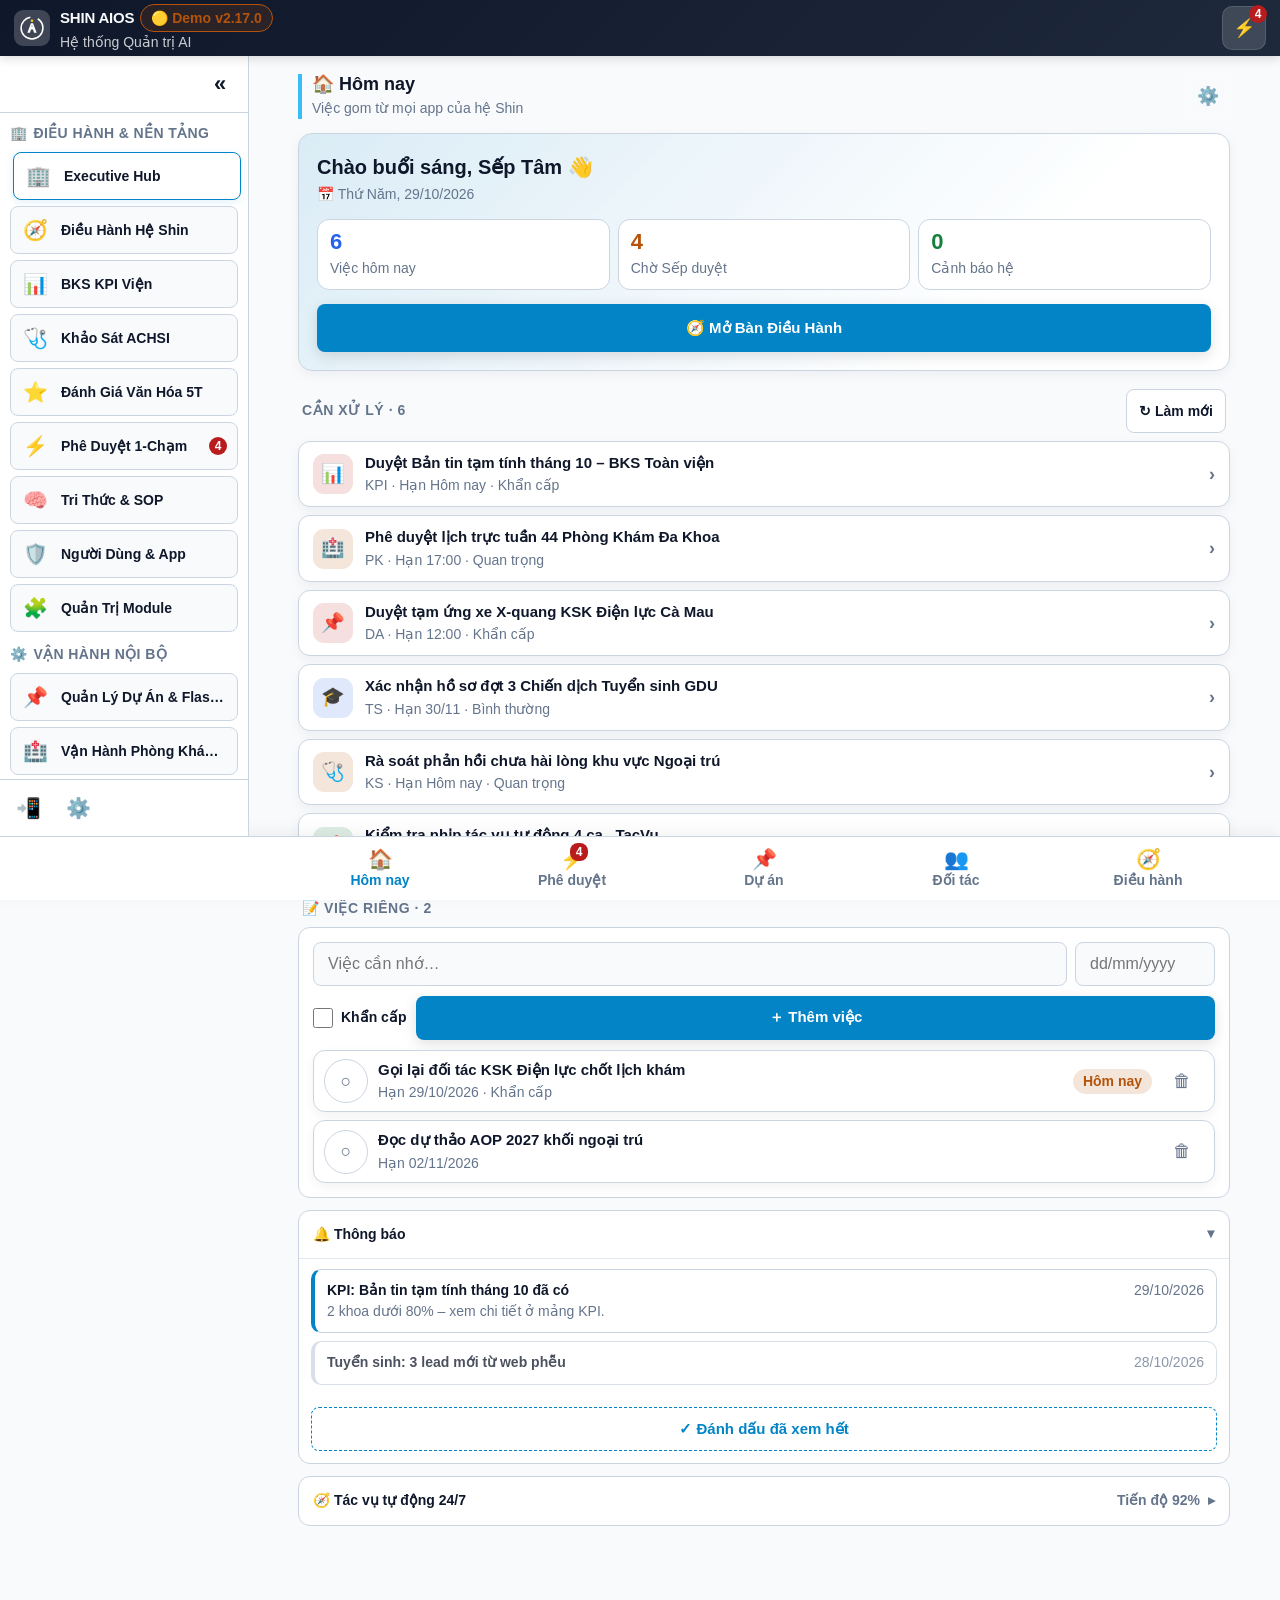
==== commit 15d0dd76: "feat(v2.17.0): đồng bộ lưu máy ⇄ Hub cho DuLieuV2 (HUB L31, sau cờ) – Marketing + LMS, 229/229 Co-Au" ====
--- a/index.html
+++ b/index.html
@@ -61,7 +61,7 @@
             <span class="topbar-title">SHIN AIOS</span>
             <!-- Thẻ trạng thái nhỏ gọn nằm ngay kế bên chữ SHIN AIOS -->
             <button class="header-status-pill demo" id="headerStatusPill" onclick="ShinApp.moCaiDat(); event.stopPropagation();" title="Bấm để quản lý kết nối Token">
-              🟡 Demo <span class="pill-ban">v2.16.9</span>
+              🟡 Demo <span class="pill-ban">v2.17.0</span>
             </button>
           </div>
           <div class="topbar-sub">Hệ thống Quản trị AI</div>
@@ -218,6 +218,7 @@
   <!-- Scripts: Nạp Dữ Liệu Demo, Tầng API và Toàn Bộ 10 Mảng Module -->
   <script src="js/demo_data.js"></script>
   <script src="js/api.js"></script>
+  <script src="js/dongbo_v2.js"></script>
   <!-- Các Module Nghiệp Vụ -->
   <script src="js/modules/hub.js"></script>
   <script src="js/modules/dieuhanh.js"></script>
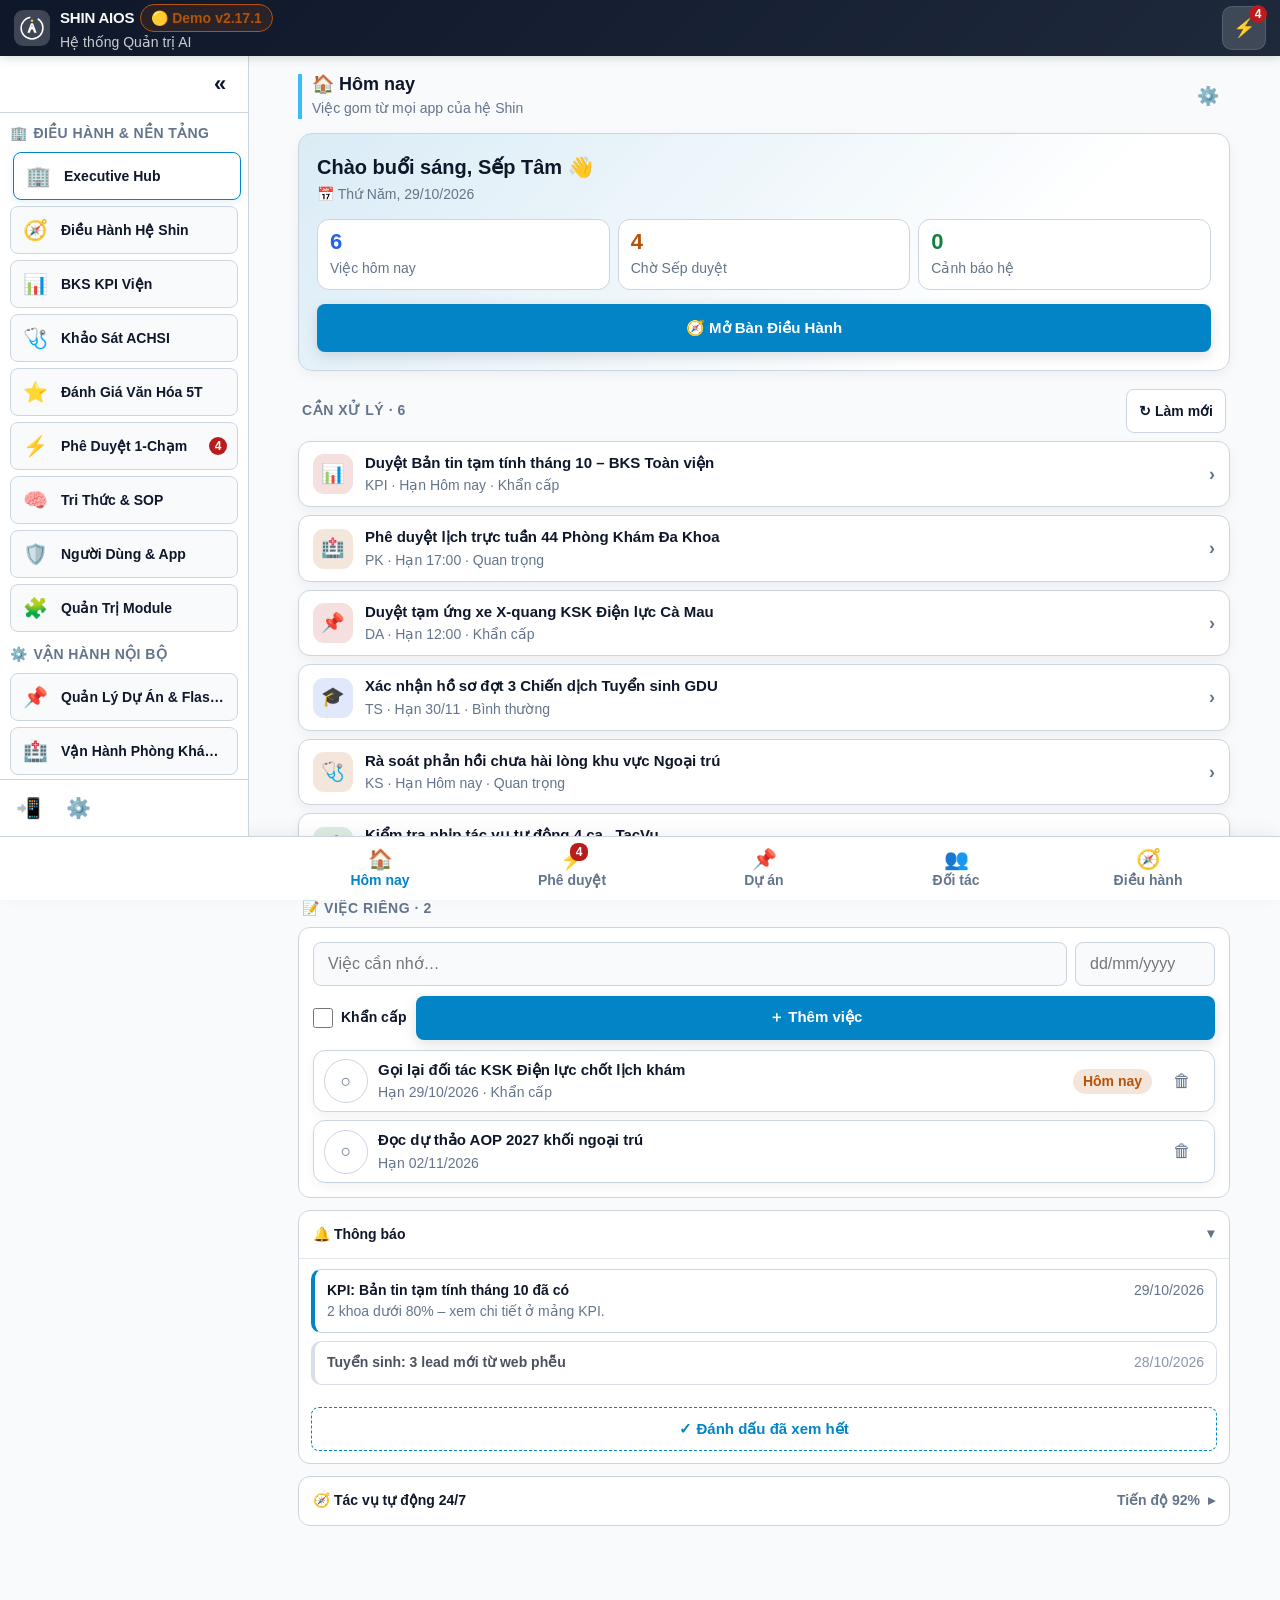
==== commit e415884f: "feat(v2.17.1): 💰 VietQR taiKhoanQR dùng chung qua Hub (HUB L31, sau cờ) – Admin ghi, Kế toán chỉ đọc" ====
--- a/index.html
+++ b/index.html
@@ -61,7 +61,7 @@
             <span class="topbar-title">SHIN AIOS</span>
             <!-- Thẻ trạng thái nhỏ gọn nằm ngay kế bên chữ SHIN AIOS -->
             <button class="header-status-pill demo" id="headerStatusPill" onclick="ShinApp.moCaiDat(); event.stopPropagation();" title="Bấm để quản lý kết nối Token">
-              🟡 Demo <span class="pill-ban">v2.17.0</span>
+              🟡 Demo <span class="pill-ban">v2.17.1</span>
             </button>
           </div>
           <div class="topbar-sub">Hệ thống Quản trị AI</div>
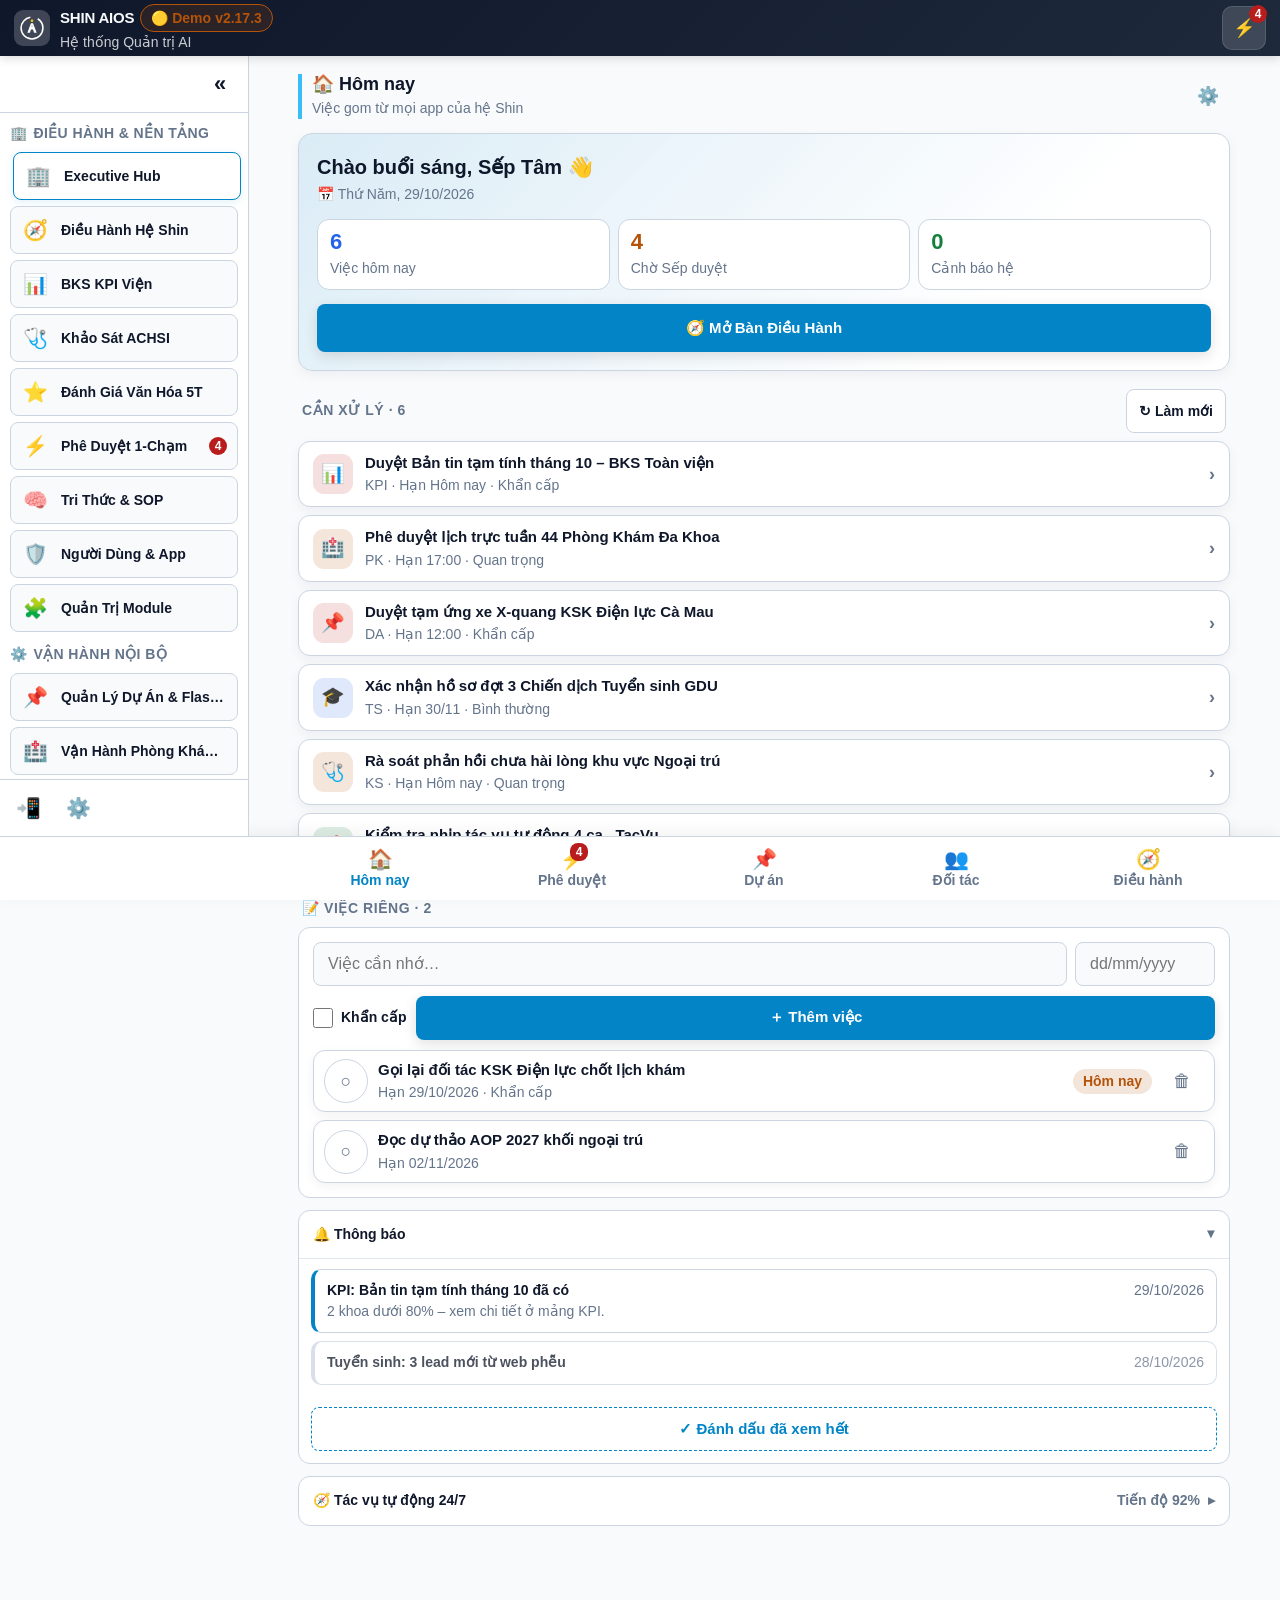
==== commit 17895f32: "feat(v2.17.2 + v2.17.3): 🏗️ Vướng mắc bố cục thẻ (agy 11211150) · 🎓 LMS 📘 tiến độ học của tôi (tienD" ====
--- a/index.html
+++ b/index.html
@@ -61,7 +61,7 @@
             <span class="topbar-title">SHIN AIOS</span>
             <!-- Thẻ trạng thái nhỏ gọn nằm ngay kế bên chữ SHIN AIOS -->
             <button class="header-status-pill demo" id="headerStatusPill" onclick="ShinApp.moCaiDat(); event.stopPropagation();" title="Bấm để quản lý kết nối Token">
-              🟡 Demo <span class="pill-ban">v2.17.1</span>
+              🟡 Demo <span class="pill-ban">v2.17.3</span>
             </button>
           </div>
           <div class="topbar-sub">Hệ thống Quản trị AI</div>
--- a/css/styles.css
+++ b/css/styles.css
@@ -3312,7 +3312,39 @@
 .cv-nut { display: flex; gap: 8px; margin-top: 8px; flex-wrap: wrap; }
 .cv-nut .btn-secondary { min-height: 44px; flex: 1 1 0; min-width: 0; font-size: calc(14px * var(--font-scale)); }
 
-/* v2.16.0 M6.3 – Vướng mắc: 📤 Đẩy vào Task Bus + 📋 Sao chép */
-.da-vm-nut { display: flex; flex-wrap: wrap; gap: 8px; margin-top: 8px; }
-.da-vm-nut .btn-primary { flex: 2 1 160px; min-height: 44px; font-size: calc(14px * var(--font-scale, 1)); }
-.da-vm-nut .btn-secondary { flex: 1 1 110px; min-height: 44px; font-size: calc(14px * var(--font-scale, 1)); }
+/* v2.16.0 M6.3 – Vướng mắc: thẻ gọn, lưới 2 cột desktop, 📤 Đẩy vào Task Bus + 📋 Sao chép */
+.da-vm-nhom { margin-bottom: 16px; }
+.da-vm-nhom-td { font-size: calc(14px * var(--font-scale, 1)); font-weight: 700; color: var(--text); margin-bottom: 10px; }
+.da-vm-luoi { display: grid; grid-template-columns: 1fr; gap: 10px; }
+@media (min-width: 768px) {
+  .da-vm-luoi { grid-template-columns: repeat(auto-fill, minmax(min(100%, 360px), 1fr)); gap: 12px; }
+}
+.da-vm-the { padding: 14px; margin-bottom: 0; border-left: 4px solid var(--border); display: flex; flex-direction: column; gap: 8px; box-sizing: border-box; }
+.da-vm-the.da-vm-cao { border-left-color: var(--c-red); }
+.da-vm-the.da-vm-vua { border-left-color: var(--c-yellow); }
+.da-vm-the.da-vm-thap { border-left-color: var(--c-green); }
+.da-vm-td { font-size: calc(15px * var(--font-scale, 1)); font-weight: 700; color: var(--text); line-height: 1.4; overflow-wrap: anywhere; }
+.da-vm-meta { display: flex; flex-wrap: wrap; gap: 4px 12px; font-size: calc(14px * var(--font-scale, 1)); color: var(--text-muted); line-height: 1.4; }
+.da-vm-dexuat { font-size: calc(14px * var(--font-scale, 1)); color: var(--text); background: var(--bg-sub); padding: 8px 10px; border-radius: var(--btn-radius); line-height: 1.45; overflow-wrap: anywhere; border-left: 2px solid var(--border); }
+.da-vm-nut { display: flex; flex-wrap: wrap; gap: 8px; margin-top: auto; padding-top: 4px; }
+.da-vm-nut .btn-primary { width: auto; flex: 1 1 150px; min-height: 44px; padding: 8px 14px; font-size: calc(14px * var(--font-scale, 1)); }
+.da-vm-nut .btn-secondary { flex: 1 1 112px; min-height: 44px; padding: 8px 14px; font-size: calc(14px * var(--font-scale, 1)); }
+@media (min-width: 768px) {
+  .da-vm-nut .btn-primary { flex: 0 1 auto; }
+  .da-vm-nut .btn-secondary { flex: 0 1 auto; }
+}
+/* v2.17.2 – khối 💡 Bài học kinh nghiệm (gom style nội tuyến, góp ý agy 11211150) */
+.da-bh { padding: 14px; margin-bottom: 16px; display: flex; flex-direction: column; gap: 8px; }
+.da-bh .da-vm-nhom-td { margin-bottom: 0; }
+.da-bh-the { display: flex; flex-wrap: wrap; gap: 6px; }
+.da-bh-nhan { font-size: calc(14px * var(--font-scale, 1)); }
+.da-bh .da-vm-nut .btn-primary, .da-bh .da-vm-nut .btn-secondary { line-height: 1.35; white-space: normal; }
+/* v2.17.3 🎓 LMS – 📘 Tiến độ học của tôi (tienDoLMS) */
+.ts-toi { padding: 14px; margin-top: 16px; display: flex; flex-direction: column; gap: 10px; }
+.ts-toi-dau { display: flex; align-items: center; justify-content: space-between; gap: 8px; flex-wrap: wrap; }
+.ts-toi-td { font-size: calc(15px * var(--font-scale, 1)); font-weight: 700; color: var(--text); }
+.ts-toi-luoi { display: grid; grid-template-columns: repeat(auto-fill, minmax(76px, 1fr)); gap: 8px; }
+.ts-toi-bai { display: flex; align-items: center; gap: 6px; min-height: 44px; padding: 6px 8px; border: 1px solid var(--border); border-radius: var(--btn-radius); font-size: calc(14px * var(--font-scale, 1)); color: var(--text); cursor: pointer; }
+.ts-toi-bai input { width: 20px; height: 20px; flex: 0 0 auto; accent-color: var(--primary); }
+.ts-toi-nhom summary { min-height: 44px; display: flex; align-items: center; cursor: pointer; font-size: calc(14px * var(--font-scale, 1)); font-weight: 600; color: var(--text); }
+.ts-toi-hang { display: flex; justify-content: space-between; align-items: center; gap: 8px; min-height: 44px; border-top: 1px solid var(--border-soft); font-size: calc(14px * var(--font-scale, 1)); color: var(--text); overflow-wrap: anywhere; }
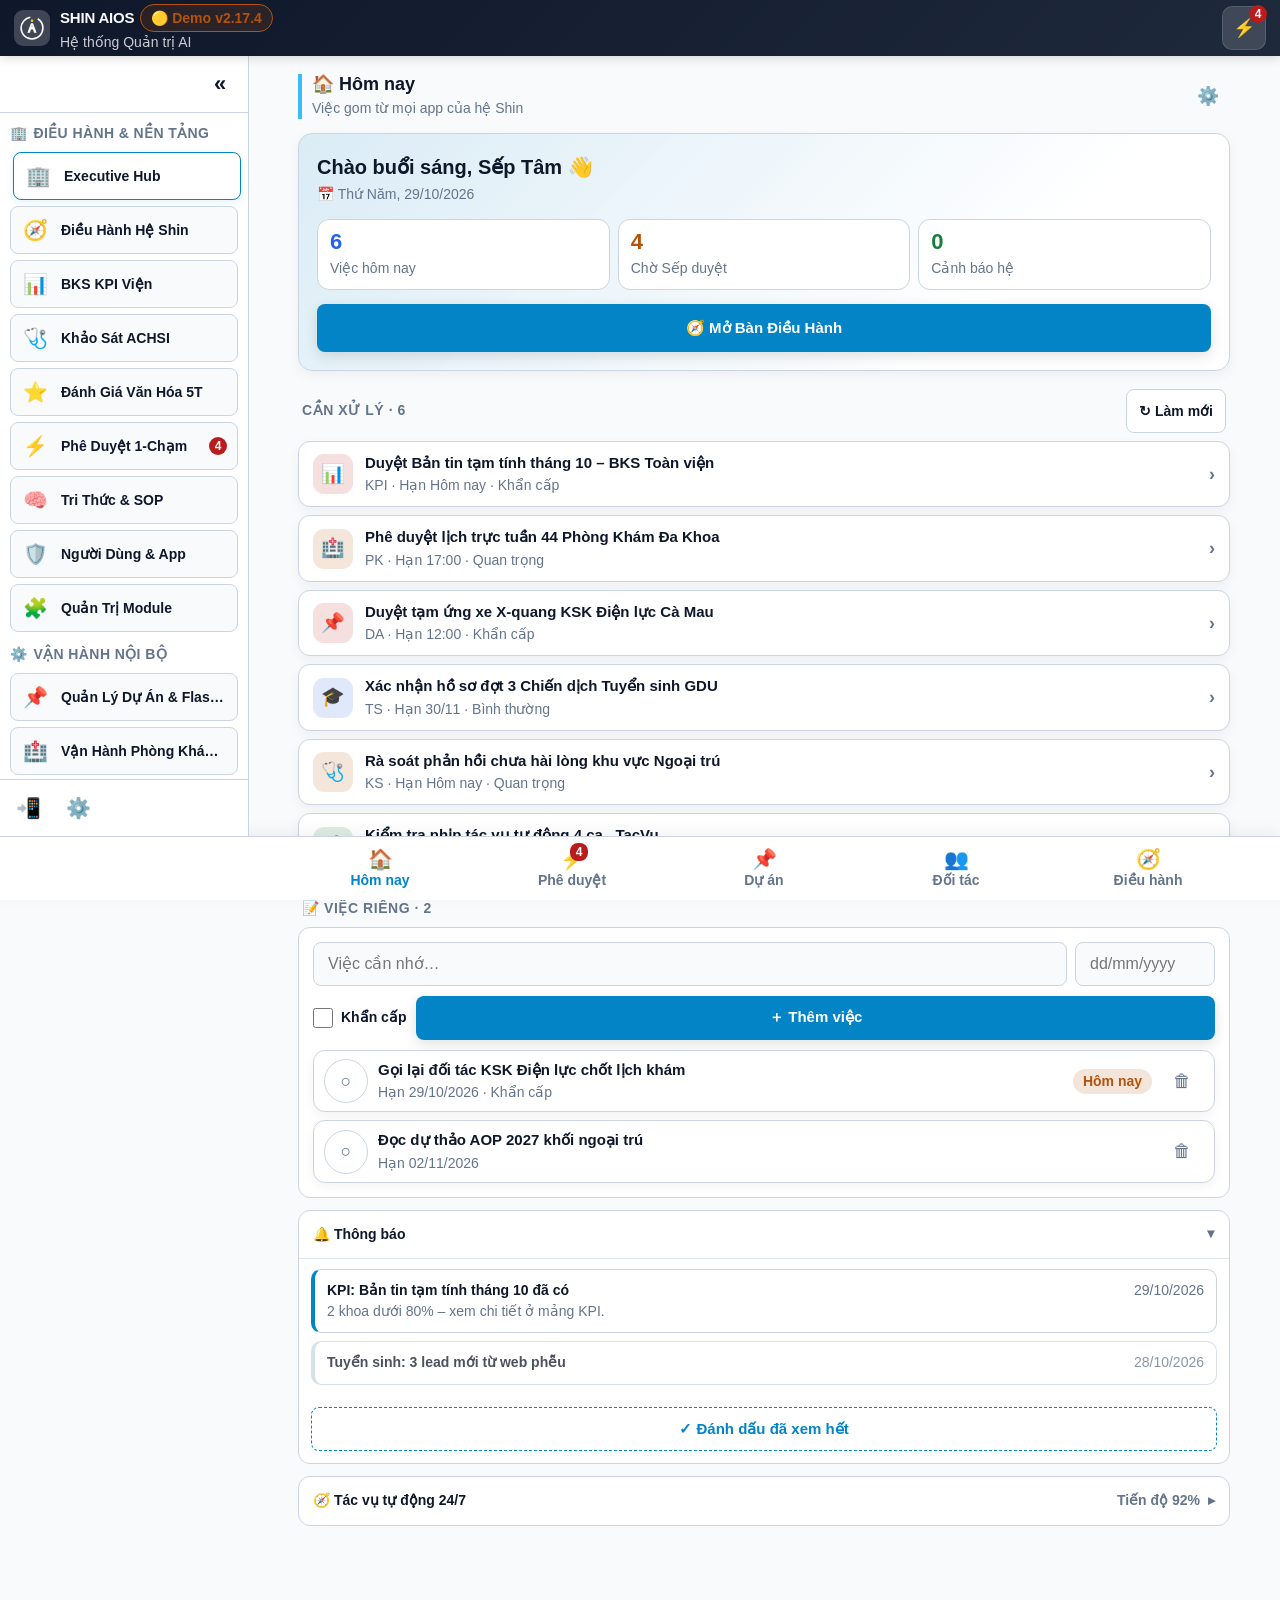
==== commit 2bb9987f: "feat(v2.17.4): 🎨 giao diện 📘 Tiến độ học + 🏗️ Vướng mắc (agy 11221017) · QUY_HOACH 🟢 cổng Hub v1.23." ====
--- a/index.html
+++ b/index.html
@@ -61,7 +61,7 @@
             <span class="topbar-title">SHIN AIOS</span>
             <!-- Thẻ trạng thái nhỏ gọn nằm ngay kế bên chữ SHIN AIOS -->
             <button class="header-status-pill demo" id="headerStatusPill" onclick="ShinApp.moCaiDat(); event.stopPropagation();" title="Bấm để quản lý kết nối Token">
-              🟡 Demo <span class="pill-ban">v2.17.3</span>
+              🟡 Demo <span class="pill-ban">v2.17.4</span>
             </button>
           </div>
           <div class="topbar-sub">Hệ thống Quản trị AI</div>
--- a/css/styles.css
+++ b/css/styles.css
@@ -3338,13 +3338,27 @@
 .da-bh .da-vm-nhom-td { margin-bottom: 0; }
 .da-bh-the { display: flex; flex-wrap: wrap; gap: 6px; }
 .da-bh-nhan { font-size: calc(14px * var(--font-scale, 1)); }
-.da-bh .da-vm-nut .btn-primary, .da-bh .da-vm-nut .btn-secondary { line-height: 1.35; white-space: normal; }
+.da-bh .da-vm-nut .btn-primary, .da-bh .da-vm-nut .btn-secondary { flex: 1 1 240px; line-height: 1.35; white-space: normal; }
+@media (min-width: 768px) {
+  .da-bh .da-vm-nut .btn-primary, .da-bh .da-vm-nut .btn-secondary { flex: 0 1 auto; }
+}
 /* v2.17.3 🎓 LMS – 📘 Tiến độ học của tôi (tienDoLMS) */
 .ts-toi { padding: 14px; margin-top: 16px; display: flex; flex-direction: column; gap: 10px; }
 .ts-toi-dau { display: flex; align-items: center; justify-content: space-between; gap: 8px; flex-wrap: wrap; }
 .ts-toi-td { font-size: calc(15px * var(--font-scale, 1)); font-weight: 700; color: var(--text); }
+.ts-toi-thanh { height: 6px; border-radius: 999px; background: var(--bg-sub); overflow: hidden; }
+.ts-toi-muc { height: 100%; border-radius: 999px; background: var(--primary); transition: width 0.2s ease; }
+.ts-toi-muc.xong { background: var(--c-green); }
+.ts-toi-xong { color: var(--c-green); font-weight: 600; }
 .ts-toi-luoi { display: grid; grid-template-columns: repeat(auto-fill, minmax(76px, 1fr)); gap: 8px; }
-.ts-toi-bai { display: flex; align-items: center; gap: 6px; min-height: 44px; padding: 6px 8px; border: 1px solid var(--border); border-radius: var(--btn-radius); font-size: calc(14px * var(--font-scale, 1)); color: var(--text); cursor: pointer; }
-.ts-toi-bai input { width: 20px; height: 20px; flex: 0 0 auto; accent-color: var(--primary); }
-.ts-toi-nhom summary { min-height: 44px; display: flex; align-items: center; cursor: pointer; font-size: calc(14px * var(--font-scale, 1)); font-weight: 600; color: var(--text); }
-.ts-toi-hang { display: flex; justify-content: space-between; align-items: center; gap: 8px; min-height: 44px; border-top: 1px solid var(--border-soft); font-size: calc(14px * var(--font-scale, 1)); color: var(--text); overflow-wrap: anywhere; }
+.ts-toi-bai { display: flex; align-items: center; gap: 6px; min-height: 44px; padding: 6px 8px; border: 1px solid var(--border); border-radius: var(--btn-radius); font-size: calc(14px * var(--font-scale, 1)); color: var(--text); cursor: pointer; transition: background 0.15s ease, border-color 0.15s ease; box-sizing: border-box; }
+.ts-toi-bai:hover { border-color: var(--primary); }
+.ts-toi-bai.da-xong { background: var(--primary-soft); border-color: var(--primary); font-weight: 600; }
+.ts-toi-bai input { width: 20px; height: 20px; flex: 0 0 auto; accent-color: var(--primary); cursor: pointer; }
+[data-theme="dark"] .ts-toi-bai input { color-scheme: dark; }
+.ts-toi-nhom { border-top: 1px solid var(--border-soft); padding-top: 4px; }
+.ts-toi-nhom summary { min-height: 44px; display: flex; align-items: center; justify-content: space-between; gap: 8px; cursor: pointer; font-size: calc(14px * var(--font-scale, 1)); font-weight: 600; color: var(--text); list-style: none; }
+.ts-toi-nhom summary::-webkit-details-marker { display: none; }
+.ts-toi-nhom summary::after { content: '▸'; color: var(--text-muted); font-size: calc(14px * var(--font-scale, 1)); flex: 0 0 auto; }
+.ts-toi-nhom[open] summary::after { content: '▾'; }
+.ts-toi-hang { display: flex; justify-content: space-between; align-items: center; gap: 8px; min-height: 44px; padding: 8px 0; border-top: 1px solid var(--border-soft); font-size: calc(14px * var(--font-scale, 1)); color: var(--text); overflow-wrap: anywhere; box-sizing: border-box; }
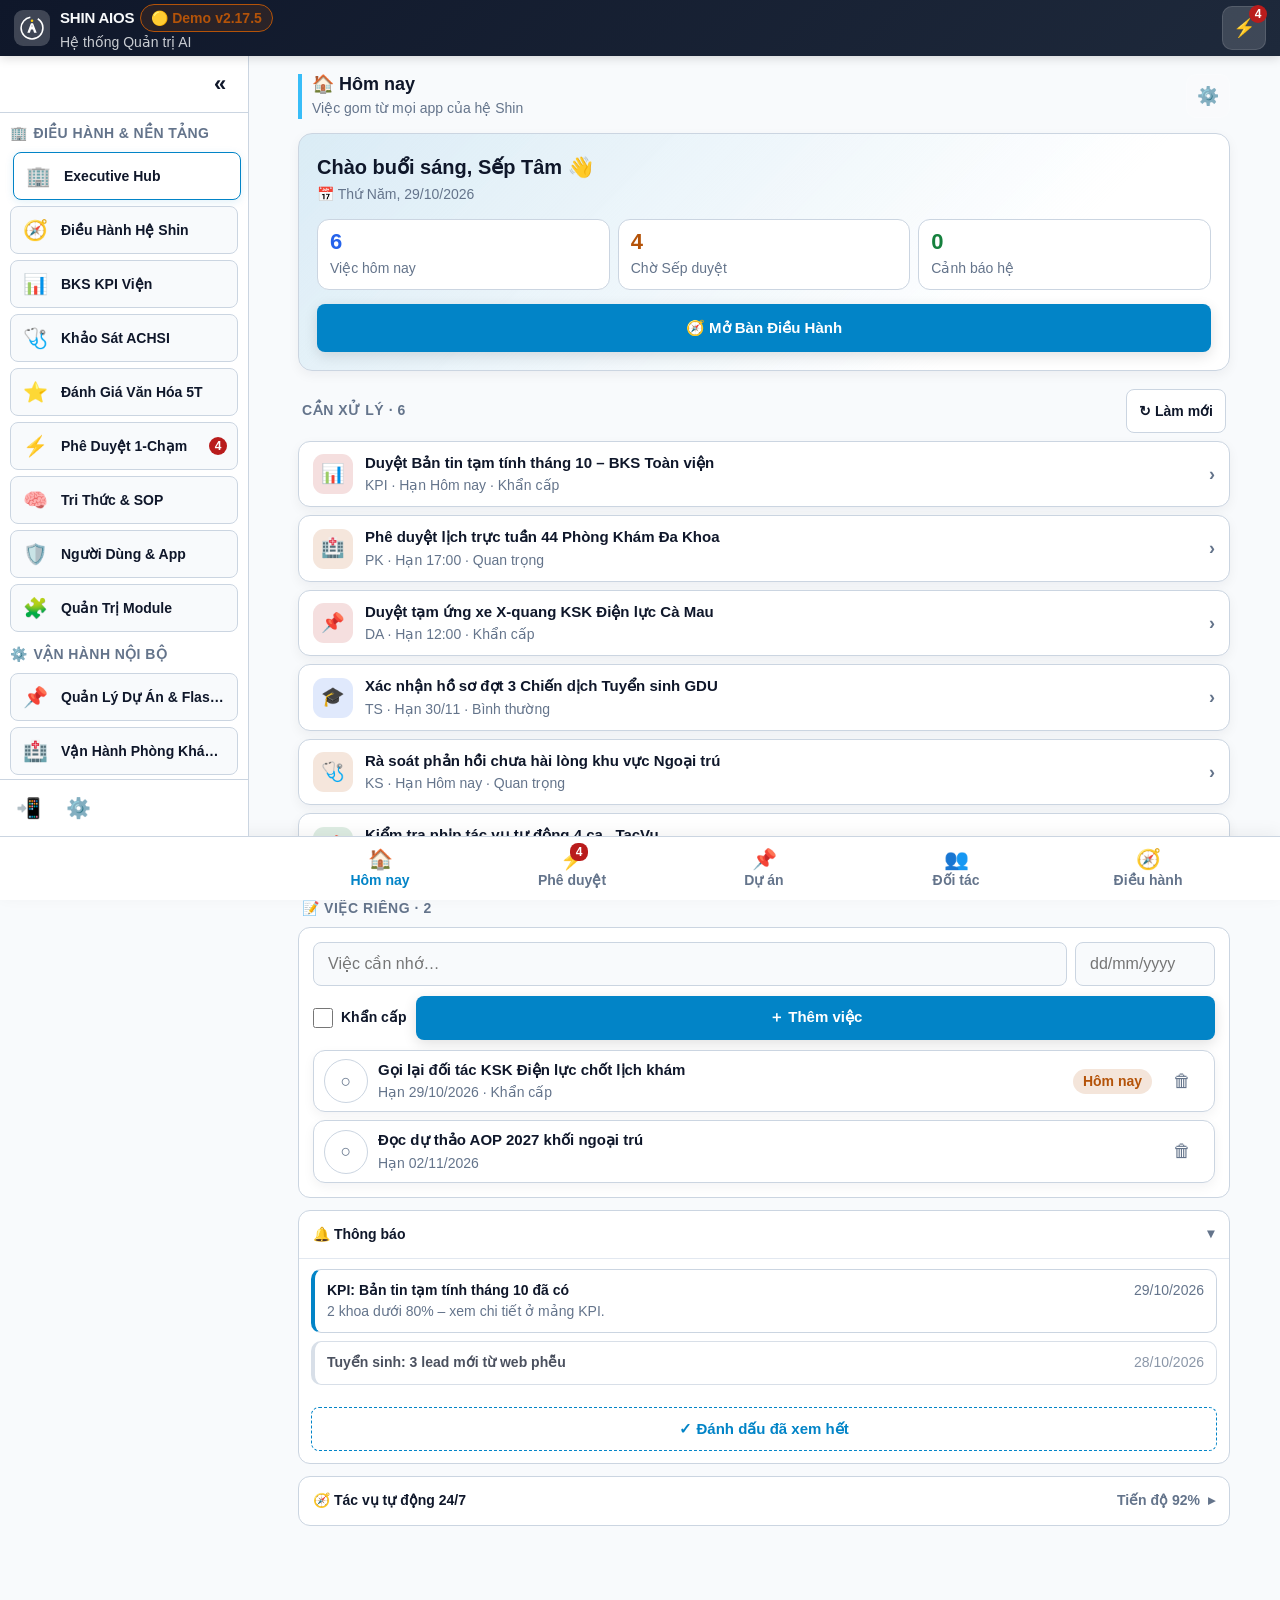
==== commit 53ad253a: "feat(v2.17.5): sửa theo agy kiểm 11221615 (nhãn nút 💡 Bài học, tên bài kế LMS) · PTKH L581 đã lên ap" ====
--- a/index.html
+++ b/index.html
@@ -61,7 +61,7 @@
             <span class="topbar-title">SHIN AIOS</span>
             <!-- Thẻ trạng thái nhỏ gọn nằm ngay kế bên chữ SHIN AIOS -->
             <button class="header-status-pill demo" id="headerStatusPill" onclick="ShinApp.moCaiDat(); event.stopPropagation();" title="Bấm để quản lý kết nối Token">
-              🟡 Demo <span class="pill-ban">v2.17.4</span>
+              🟡 Demo <span class="pill-ban">v2.17.5</span>
             </button>
           </div>
           <div class="topbar-sub">Hệ thống Quản trị AI</div>
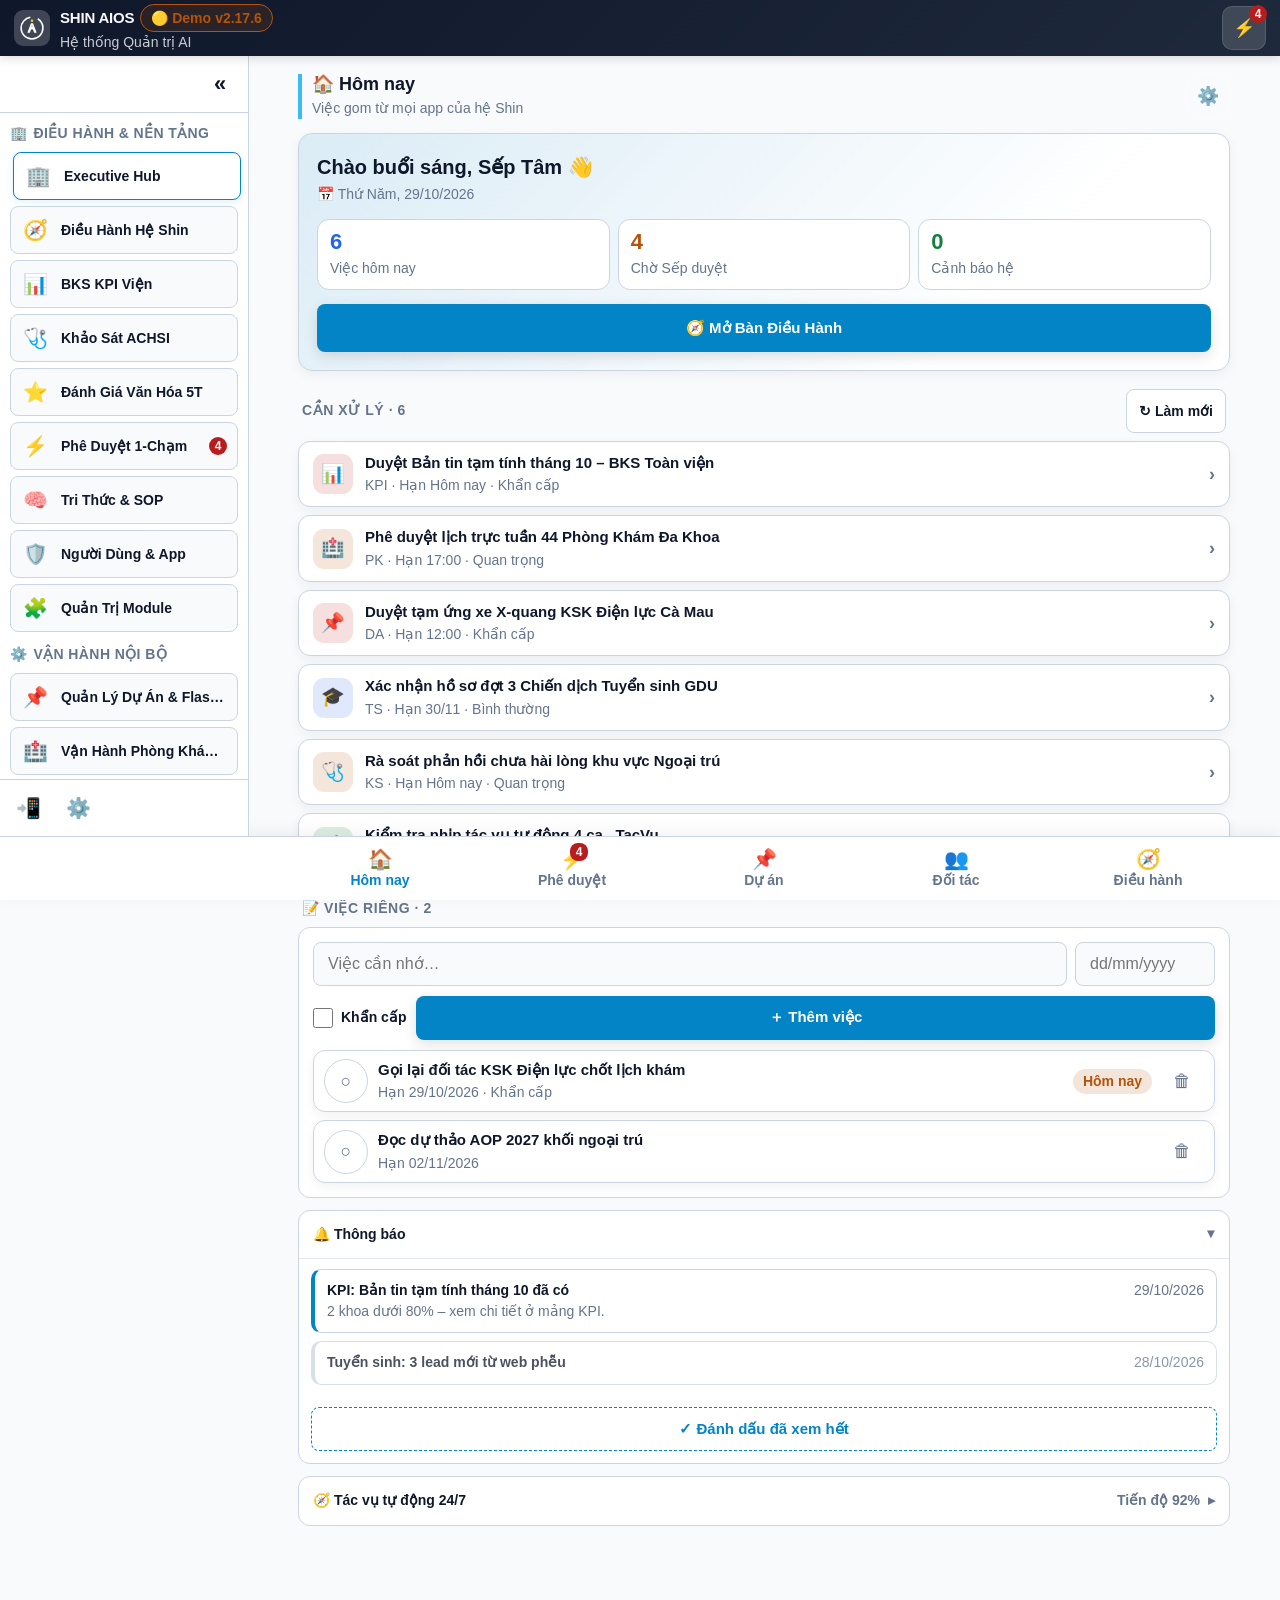
==== commit f51a0ef4: "feat(v2.17.6): sửa theo agy kiểm 11231015 (thứ tự nút 💡 Bài học, dấu Tiến độ học, xuống dòng Giờ côn" ====
--- a/index.html
+++ b/index.html
@@ -61,7 +61,7 @@
             <span class="topbar-title">SHIN AIOS</span>
             <!-- Thẻ trạng thái nhỏ gọn nằm ngay kế bên chữ SHIN AIOS -->
             <button class="header-status-pill demo" id="headerStatusPill" onclick="ShinApp.moCaiDat(); event.stopPropagation();" title="Bấm để quản lý kết nối Token">
-              🟡 Demo <span class="pill-ban">v2.17.5</span>
+              🟡 Demo <span class="pill-ban">v2.17.6</span>
             </button>
           </div>
           <div class="topbar-sub">Hệ thống Quản trị AI</div>
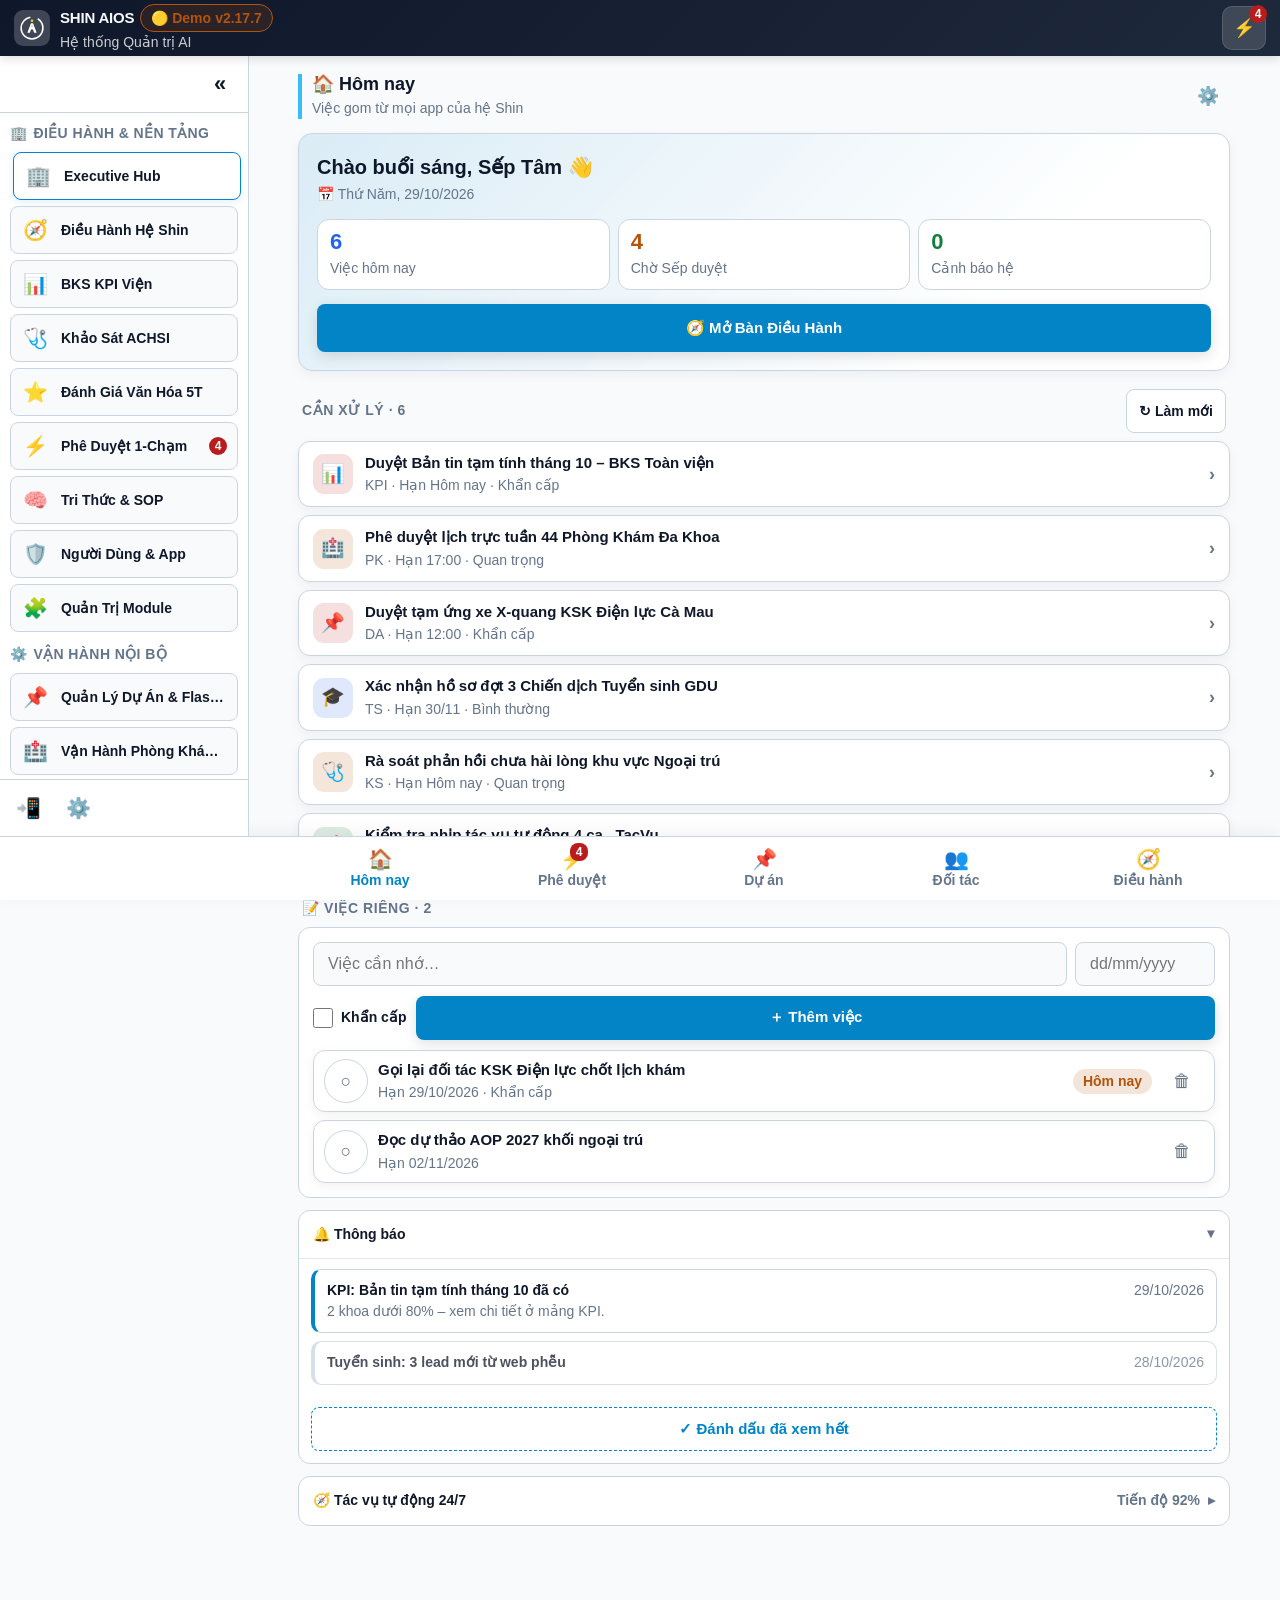
==== commit 6c838f1a: "feat(v2.17.7): 🩺 nhập hộ KS gửi maGui chống ghi trùng (KS L7 lên app) Co-Authored-By: Claude Opus 5." ====
--- a/index.html
+++ b/index.html
@@ -61,7 +61,7 @@
             <span class="topbar-title">SHIN AIOS</span>
             <!-- Thẻ trạng thái nhỏ gọn nằm ngay kế bên chữ SHIN AIOS -->
             <button class="header-status-pill demo" id="headerStatusPill" onclick="ShinApp.moCaiDat(); event.stopPropagation();" title="Bấm để quản lý kết nối Token">
-              🟡 Demo <span class="pill-ban">v2.17.6</span>
+              🟡 Demo <span class="pill-ban">v2.17.7</span>
             </button>
           </div>
           <div class="topbar-sub">Hệ thống Quản trị AI</div>
